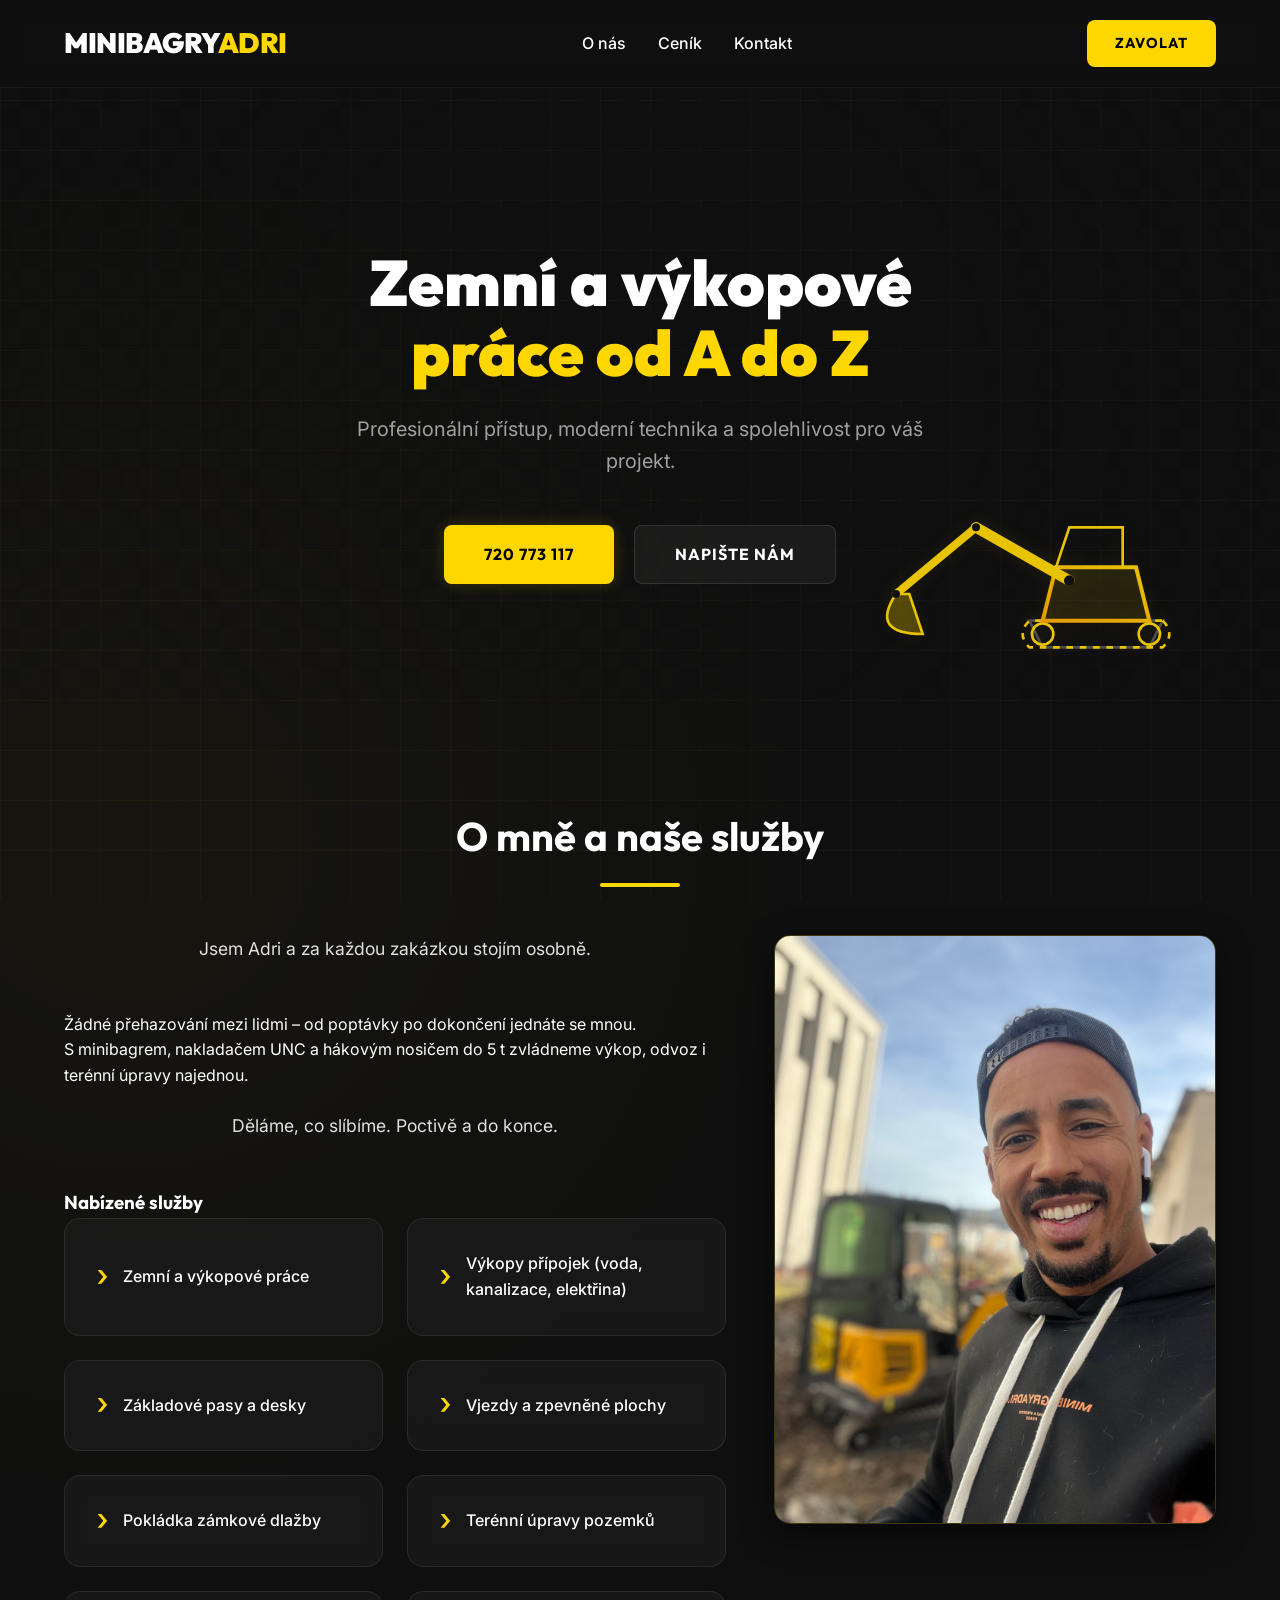
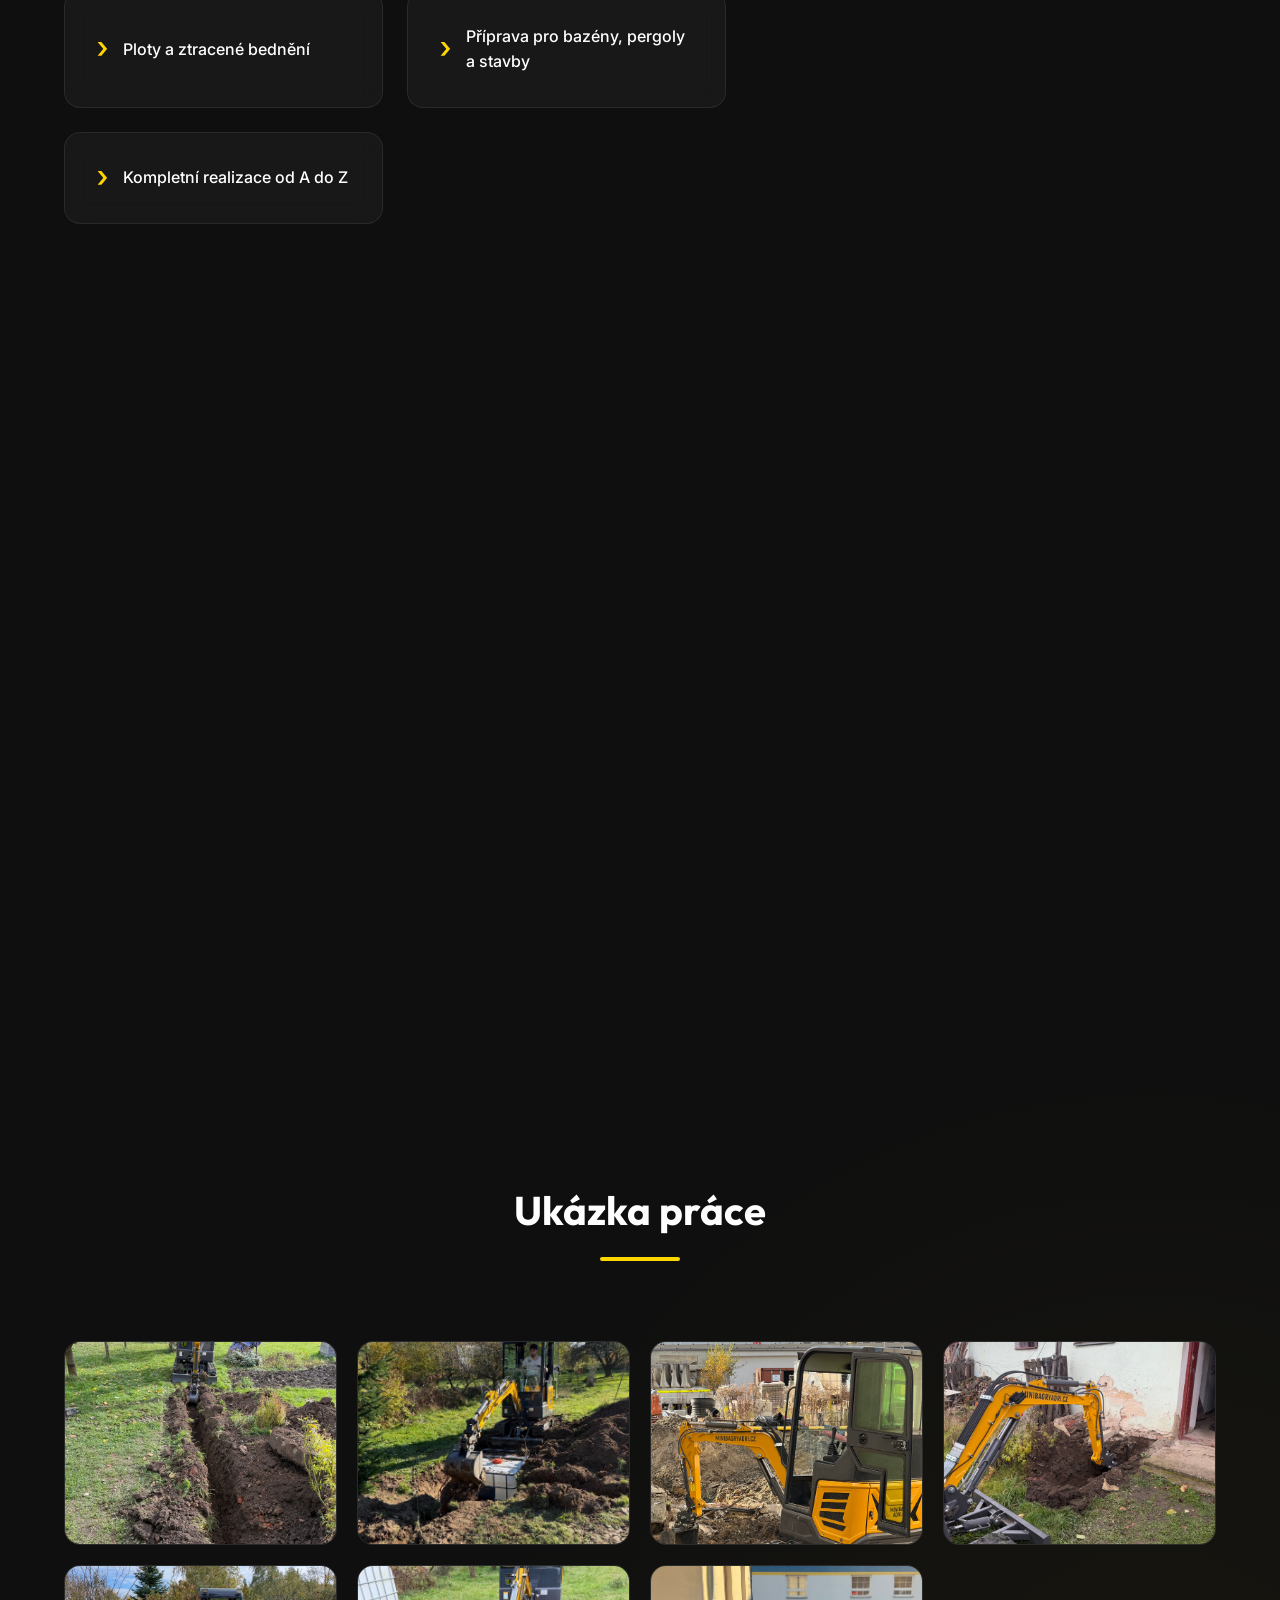
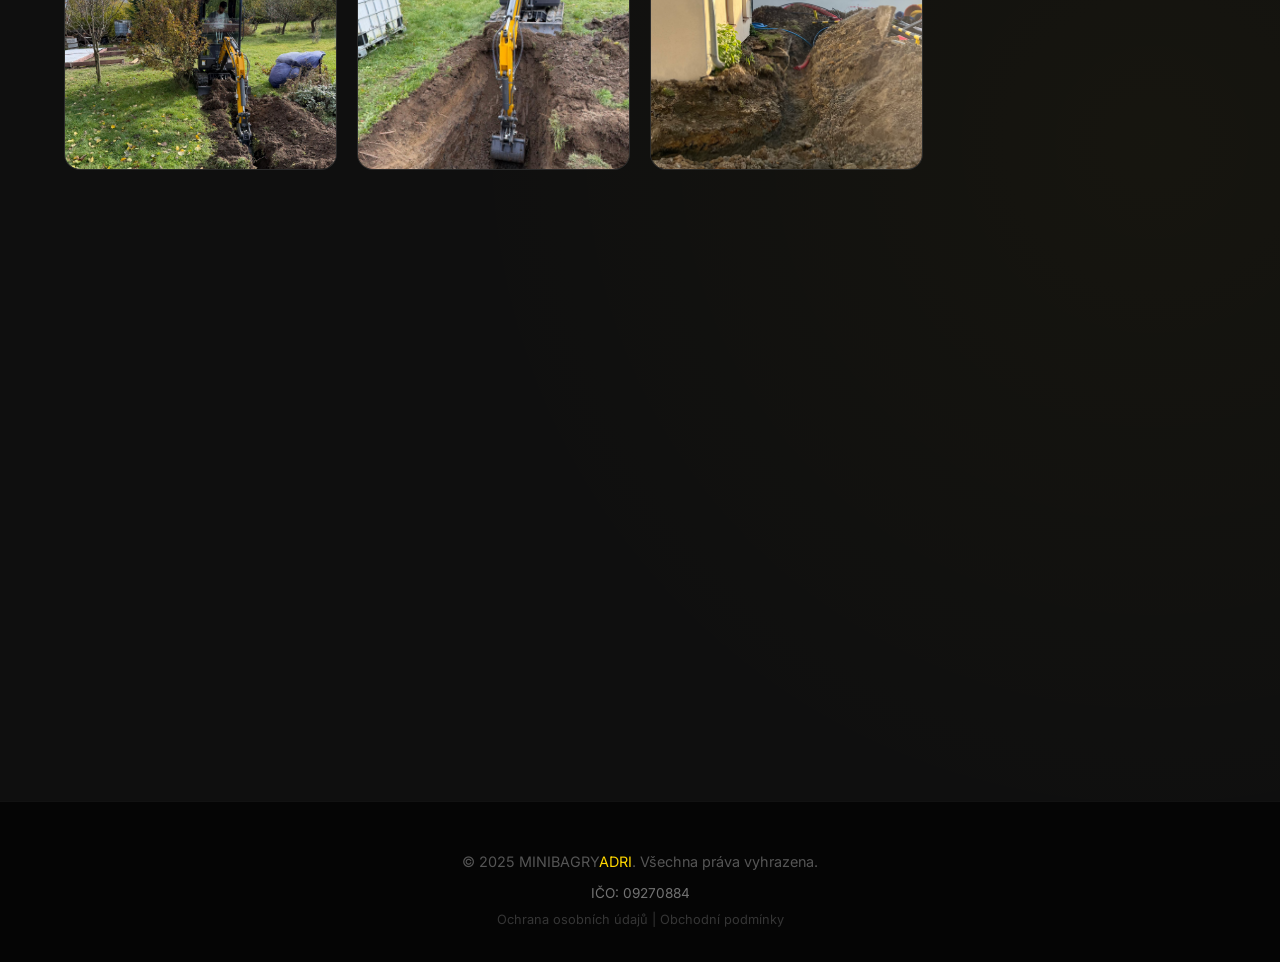
==== index.html @ df2df0e9 "Add files via upload" ====
<!DOCTYPE html>
<html lang="cs">

<head>
    <meta charset="UTF-8">
    <meta name="viewport" content="width=device-width, initial-scale=1.0">

    <!-- SEO Meta Tags -->
    <title>MINIBAGRYADRI - Zemní a výkopové práce | Klimkovice, Ostrava, Bílovec</title>
    <meta name="description"
        content="Profesionální zemní a výkopové práce minibagrem v Klimkovicích, Ostravě, Studénce, Fulneku a Bílovci. Spolehlivost, moderní technika a férové ceny. IČO: 09270884. Tel: 720 773 117">
    <meta name="keywords"
        content="minibagr, zemní práce, výkopové práce, bagr, Klimkovice, Ostrava, Studénka, Fulnek, Bílovec, terénní úpravy, výkopy, příjezdové cesty, ploty, ztracené bednění, vodoměrné šachty, septiky, jímky, odvoz zeminy, dovoz betonu, štěrk, písek">
    <meta name="author" content="MINIBAGRYADRI">
    <meta name="robots" content="index, follow, max-image-preview:large, max-snippet:-1, max-video-preview:-1">
    <meta name="googlebot" content="index, follow">
    <meta name="theme-color" content="#0f0f0f">
    <meta name="language" content="Czech">
    <meta name="revisit-after" content="7 days">

    <!-- Geo Tags -->
    <meta name="geo.region" content="CZ-80">
    <meta name="geo.placename" content="Klimkovice">
    <meta name="geo.position" content="49.7889;18.1297">
    <meta name="ICBM" content="49.7889, 18.1297">

    <!-- Canonical URL -->
    <link rel="canonical" href="https://minibagryadri.cz/">

    <!-- Open Graph / Facebook -->
    <meta property="og:type" content="website">
    <meta property="og:url" content="https://minibagryadri.cz/">
    <meta property="og:title" content="MINIBAGRYADRI - Zemní a výkopové práce">
    <meta property="og:description"
        content="Profesionální zemní a výkopové práce minibagrem v Klimkovicích, Ostravě a okolí. Spolehlivost, moderní technika a férové ceny. Volejte 720 773 117">
    <meta property="og:image" content="https://minibagryadri.cz/images/og-image.jpg">
    <meta property="og:image:width" content="1200">
    <meta property="og:image:height" content="630">
    <meta property="og:locale" content="cs_CZ">
    <meta property="og:site_name" content="MINIBAGRYADRI">

    <!-- Twitter Card -->
    <meta name="twitter:card" content="summary_large_image">
    <meta name="twitter:url" content="https://minibagryadri.cz/">
    <meta name="twitter:title" content="MINIBAGRYADRI - Zemní a výkopové práce">
    <meta name="twitter:description"
        content="Profesionální zemní a výkopové práce minibagrem v Klimkovicích, Ostravě a okolí. Volejte 720 773 117">
    <meta name="twitter:image" content="https://minibagryadri.cz/images/og-image.jpg">

    <!-- Favicon -->
    <link rel="icon" type="image/svg+xml" href="favicon.svg">
    <link rel="apple-touch-icon" sizes="180x180" href="favicon.svg">

    <!-- Structured Data - Local Business -->
    <script type="application/ld+json">
    {
        "@context": "https://schema.org",
        "@type": "LocalBusiness",
        "name": "MINIBAGRYADRI",
        "description": "Profesionální zemní a výkopové práce minibagrem. Spolehlivost, moderní technika a férové ceny.",
        "url": "https://minibagryadri.cz",
        "telephone": "+420720773117",
        "email": "",
        "image": "https://minibagryadri.cz/images/og-image.jpg",
        "logo": "https://minibagryadri.cz/favicon.svg",
        "priceRange": "$$",
        "address": {
            "@type": "PostalAddress",
            "addressLocality": "Klimkovice",
            "addressRegion": "Moravskoslezský kraj",
            "addressCountry": "CZ"
        },
        "geo": {
            "@type": "GeoCoordinates",
            "latitude": 49.7889,
            "longitude": 18.1297
        },
        "areaServed": [
            {
                "@type": "City",
                "name": "Klimkovice"
            },
            {
                "@type": "City",
                "name": "Studénka"
            },
            {
                "@type": "City",
                "name": "Fulnek"
            },
            {
                "@type": "City",
                "name": "Ostrava"
            },
            {
                "@type": "City",
                "name": "Bílovec"
            }
        ],
        "openingHoursSpecification": {
            "@type": "OpeningHoursSpecification",
            "dayOfWeek": ["Monday", "Tuesday", "Wednesday", "Thursday", "Friday", "Saturday"],
            "opens": "07:00",
            "closes": "18:00"
        },
        "sameAs": [
            "https://www.instagram.com/minibagryadri/",
            "https://www.facebook.com/profile.php?id=61563068255991"
        ],
        "taxID": "09270884",
        "currenciesAccepted": "CZK",
        "paymentAccepted": "Hotovost, Bankovní převod",
        "hasOfferCatalog": {
            "@type": "OfferCatalog",
            "name": "Služby MINIBAGRYADRI",
            "itemListElement": [
                {
                    "@type": "Offer",
                    "itemOffered": {
                        "@type": "Service",
                        "name": "Zemní a výkopové práce minibagrem"
                    }
                },
                {
                    "@type": "Offer",
                    "itemOffered": {
                        "@type": "Service",
                        "name": "Realizace vjezdů a příjezdových cest"
                    }
                },
                {
                    "@type": "Offer",
                    "itemOffered": {
                        "@type": "Service",
                        "name": "Stavba plotů ze ztraceného bednění"
                    }
                },
                {
                    "@type": "Offer",
                    "itemOffered": {
                        "@type": "Service",
                        "name": "Terénní úpravy pozemků a zahrad"
                    }
                },
                {
                    "@type": "Offer",
                    "itemOffered": {
                        "@type": "Service",
                        "name": "Výstavba vodoměrných šachet, septiků a jímek"
                    }
                }
            ]
        }
    }
    </script>

    <link rel="stylesheet" href="style.css">
    <link rel="preconnect" href="https://fonts.googleapis.com">
    <link rel="preconnect" href="https://fonts.gstatic.com" crossorigin>
    <link href="https://fonts.googleapis.com/css2?family=Inter:wght@300;400;600&family=Outfit:wght@700;900&display=swap"
        rel="stylesheet">
    <link rel="stylesheet" href="https://cdnjs.cloudflare.com/ajax/libs/font-awesome/6.4.0/css/all.min.css">
</head>

<body>

    <header class="header">
        <div class="container header-content">
            <div class="logo">MINIBAGRY<span class="text-primary">ADRI</span></div>
            <nav class="nav">
                <a href="#about" class="nav-link">O nás</a>
                <a href="#pricing" class="nav-link">Ceník</a>
                <a href="#contact" class="nav-link">Kontakt</a>
            </nav>
            <a href="tel:720773117" class="btn btn-primary glass-effect">Zavolat</a>
        </div>
    </header>

    <main>
        <section id="hero" class="hero">
            <div class="hero-bg"></div>

            <div class="container hero-content fade-in-up">
                <h1>Zemní a výkopové <br><span class="text-primary">práce od A do Z</span></h1>
                <p>Profesionální přístup, moderní technika a spolehlivost pro váš projekt.</p>
                <div class="hero-buttons">
                    <a href="tel:720773117" class="btn btn-primary btn-lg glow-effect">720 773 117</a>
                    <a href="#contact" class="btn btn-secondary btn-lg glass-effect">Napište nám</a>
                </div>
            </div>

            <!-- Full Excavator Animation -->
            <div class="excavator-wrapper fade-in-up delay-200">
                <div class="excavator-hero-container">
                    <svg class="excavator-full-svg" viewBox="0 0 300 200" xmlns="http://www.w3.org/2000/svg">
                        <defs>
                            <linearGradient id="gold-gradient" x1="0%" y1="0%" x2="100%" y2="100%">
                                <stop offset="0%" style="stop-color:#FFD700;stop-opacity:1" />
                                <stop offset="100%" style="stop-color:#FFAA00;stop-opacity:1" />
                            </linearGradient>
                        </defs>

                        <!-- Tracks -->
                        <g class="tracks-group">
                            <path d="M50,170 L130,170 L140,150 L40,150 Z" fill="none" stroke="#555" stroke-width="2" />
                            <circle cx="50" cy="160" r="8" fill="none" stroke="#FFD700" stroke-width="2"
                                class="track-wheel" />
                            <circle cx="130" cy="160" r="8" fill="none" stroke="#FFD700" stroke-width="2"
                                class="track-wheel" />
                            <path d="M40,150 Q30,160 40,170 L140,170 Q150,160 140,150 Z" fill="none" stroke="#FFD700"
                                stroke-width="2" stroke-dasharray="5,3" class="track-treads" />
                        </g>

                        <!-- Body rotates -->
                        <g class="excavator-chassis">
                            <!-- Cab/Body -->
                            <path d="M60,110 L120,110 L130,150 L50,150 Z" fill="rgba(255, 215, 0, 0.1)"
                                stroke="url(#gold-gradient)" stroke-width="3" />
                            <path d="M70,110 L70,80 L110,80 L120,110" fill="none" stroke="#FFD700" stroke-width="2" />
                            <!-- Cab Frame -->

                            <!-- Arm System -->
                            <g class="boom-group">
                                <path d="M110,120 L180,80" stroke="#FFD700" stroke-width="8" stroke-linecap="round" />
                                <circle cx="110" cy="120" r="4" fill="#111" />

                                <g class="stick-group">
                                    <path d="M180,80 L240,130" stroke="#FFD700" stroke-width="6"
                                        stroke-linecap="round" />
                                    <circle cx="180" cy="80" r="3" fill="#111" />

                                    <g class="bucket-group-full">
                                        <path d="M240,130 Q260,160 220,160 L230,130 Z" fill="rgba(255, 215, 0, 0.3)"
                                            stroke="#FFD700" stroke-width="2" />
                                        <circle cx="240" cy="130" r="3" fill="#111" />
                                    </g>
                                </g>
                            </g>
                        </g>
                    </svg>
                </div>
            </div>
        </section>

        <section id="about" class="section">
            <div class="container">
                <h2 class="section-title fade-in-up">O mně a naše služby</h2>
                <div class="about-grid fade-in-up delay-100">
                    <div class="about-text">
                        <p class="lead-text">
                            Jsem Adri a za každou zakázkou stojím osobně.
                        </p>
                        <p>
                            Žádné přehazování mezi lidmi – od poptávky po dokončení jednáte se mnou.
                        </p>
                        <p>
                            S minibagrem, nakladačem UNC a hákovým nosičem do 5 t zvládneme výkop, odvoz i terénní
                            úpravy najednou.
                        </p>
                        <p class="lead-text" style="margin-top: 1.5rem;">
                            Děláme, co slíbíme. Poctivě a do konce.
                        </p>

                        <h3>Nabízené služby</h3>
                        <ul class="services-list">
                            <li class="glass-card">Zemní a výkopové práce</li>
                            <li class="glass-card">Výkopy přípojek (voda, kanalizace, elektřina)</li>
                            <li class="glass-card">Základové pasy a desky</li>
                            <li class="glass-card">Vjezdy a zpevněné plochy</li>
                            <li class="glass-card">Pokládka zámkové dlažby</li>
                            <li class="glass-card">Terénní úpravy pozemků</li>
                            <li class="glass-card">Ploty a ztracené bednění</li>
                            <li class="glass-card">Příprava pro bazény, pergoly a stavby</li>
                            <li class="glass-card">Kompletní realizace od A do Z</li>
                        </ul>
                    </div>
                    <div class="about-image">
                        <img src="images/adri_portrait.jpg" alt="Adri - Minibagry Adri">
                    </div>
                </div>
            </div>
        </section>

        <section id="pricing" class="section bg-gradient">
            <div class="container">
                <h2 class="section-title fade-in-up">Ceník</h2>
                <div class="pricing-card glass-panel fade-in-up delay-100">
                    <p class="pricing-main-text">Cena je individuální <br><span class="text-primary">dle rozsahu
                            práce</span></p>
                    <p class="pricing-sub-text">Pro konkrétní cenovou nabídku nás neváhejte kontaktovat. Rádi s Vámi
                        probereme detaily Vašeho projektu.</p>
                    <a href="tel:720773117" class="btn btn-primary btn-lg glow-effect">Poptat cenu</a>
                </div>
            </div>
        </section>

        <section id="gallery" class="section">
            <div class="container">
                <h2 class="section-title fade-in-up">Ukázka práce</h2>
                <div class="gallery-grid fade-in-up delay-100">
                    <div class="gallery-item glass-card">
                        <img src="images/gallery_1.jpg" alt="Realizace zemních prací" loading="lazy">
                        <div class="gallery-caption">Realizace zemních prací</div>
                    </div>
                    <div class="gallery-item glass-card">
                        <img src="images/gallery_2.jpg" alt="Výkopové práce" loading="lazy">
                        <div class="gallery-caption">Výkopové práce</div>
                    </div>
                    <div class="gallery-item glass-card">
                        <img src="images/gallery_6.jpeg" alt="Terénní úpravy" loading="lazy">
                        <div class="gallery-caption">Terénní úpravy</div>
                    </div>
                    <div class="gallery-item glass-card">
                        <img src="images/gallery_4.jpg" alt="Realizace výkopu" loading="lazy">
                        <div class="gallery-caption">Realizace výkopu</div>
                    </div>
                    <div class="gallery-item glass-card">
                        <img src="images/gallery_5.jpg" alt="Minibagr v akci" loading="lazy">
                        <div class="gallery-caption">Minibagr v akci</div>
                    </div>
                    <div class="gallery-item glass-card">
                        <img src="images/gallery_3.jpg" alt="Detail práce" loading="lazy">
                        <div class="gallery-caption">Detail práce</div>
                    </div>
                    <div class="gallery-item glass-card">
                        <img src="images/gallery_7.jpeg" alt="Zemní práce" loading="lazy">
                        <div class="gallery-caption">Zemní práce</div>
                    </div>
                </div>
            </div>
        </section>

        <section id="contact" class="section">
            <div class="container">
                <h2 class="section-title fade-in-up">Kontakt</h2>
                <div class="contact-methods">
                    <div class="contact-item glass-card fade-in-up delay-100">
                        <h3>Telefon</h3>
                        <a href="tel:720773117" class="contact-link">720 773 117</a>
                    </div>
                    <div class="contact-item glass-card fade-in-up delay-200">
                        <h3>WhatsApp</h3>
                        <a href="https://wa.me/420720773117" target="_blank" class="contact-link">Napsat na WhatsApp</a>
                    </div>
                    <div class="contact-item glass-card fade-in-up delay-300">
                        <h3>Lokalita</h3>
                        <p>Klimkovice, Studénka, Fulnek, Ostrava, Bílovec</p>
                    </div>
                    <div class="contact-item glass-card fade-in-up delay-400">
                        <h3>Sledujte nás</h3>
                        <div class="social-links">
                            <a href="https://www.instagram.com/minibagryadri/" target="_blank"
                                class="social-link instagram" aria-label="Instagram">
                                <i class="fa-brands fa-instagram"></i>
                            </a>
                            <a href="https://www.facebook.com/profile.php?id=61563068255991" target="_blank"
                                class="social-link facebook" aria-label="Facebook">
                                <i class="fa-brands fa-facebook"></i>
                            </a>
                        </div>
                    </div>
                </div>
            </div>
        </section>

    </main>

    <footer class="footer">
        <div class="container">
            <p>&copy; 2025 MINIBAGRY<span class="text-primary">ADRI</span>. Všechna práva vyhrazena.</p>
            <p class="footer-ico">IČO: 09270884</p>
            <p class="footer-legal">
                <a href="gdpr.html">Ochrana osobních údajů</a> |
                <a href="obchodni-podminky.html">Obchodní podmínky</a>
            </p>
        </div>
    </footer>

    <script src="script.js"></script>
</body>

</html>
---- style.css ----
:root {
    --color-primary: #FFD700;
    /* Electric Yellow */
    --color-primary-hover: #ffcc00;
    --color-primary-soft: rgba(255, 215, 0, 0.15);

    --color-bg-dark: #0f0f0f;
    --color-bg-card: rgba(30, 30, 30, 0.6);
    --color-bg-card-hover: rgba(40, 40, 40, 0.8);

    --color-text-light: #ffffff;
    --color-text-muted: #a0a0a0;

    --font-heading: 'Outfit', sans-serif;
    --font-body: 'Inter', sans-serif;

    --spacing-container: 24px;
    --border-radius-lg: 16px;
    --border-radius-sm: 8px;

    --shadow-glow: 0 0 20px rgba(255, 215, 0, 0.3);
    --backdrop-blur: blur(12px);
}

/* Premium Polish: Selection & Scrollbar */
::selection {
    background: var(--color-primary);
    color: #000;
}

::-webkit-scrollbar {
    width: 10px;
}

::-webkit-scrollbar-track {
    background: #0f0f0f;
}

::-webkit-scrollbar-thumb {
    background: #333;
    border-radius: 5px;
    border: 2px solid #0f0f0f;
}

::-webkit-scrollbar-thumb:hover {
    background: var(--color-primary);
}

* {
    box-sizing: border-box;
    margin: 0;
    padding: 0;
}

html {
    scroll-behavior: smooth;
}

body {
    font-family: var(--font-body);
    background-color: var(--color-bg-dark);
    color: var(--color-text-light);
    line-height: 1.6;
    overflow-x: hidden;
    background-image:
        radial-gradient(circle at 10% 20%, rgba(255, 215, 0, 0.03) 0%, transparent 20%),
        radial-gradient(circle at 90% 80%, rgba(255, 215, 0, 0.03) 0%, transparent 20%);
}

h1,
h2,
h3,
.logo {
    font-family: var(--font-heading);
}

a {
    text-decoration: none;
    color: inherit;
    transition: all 0.3s ease;
}

.container {
    max-width: 1200px;
    margin: 0 auto;
    padding: 0 var(--spacing-container);
}

.text-primary {
    color: var(--color-primary);
}

/* Header */
.header {
    background-color: rgba(15, 15, 15, 0.8);
    backdrop-filter: var(--backdrop-blur);
    padding: 1.25rem 0;
    position: sticky;
    top: 0;
    z-index: 1000;
    border-bottom: 1px solid rgba(255, 255, 255, 0.05);
    transition: padding 0.3s;
}

.header.scrolled {
    padding: 0.75rem 0;
    box-shadow: 0 5px 20px rgba(0, 0, 0, 0.5);
}

.header-content {
    display: flex;
    justify-content: space-between;
    align-items: center;
}

.logo {
    font-size: 1.75rem;
    font-weight: 900;
    color: #fff;
    letter-spacing: -0.5px;
}

.nav {
    display: none;
}

@media (min-width: 768px) {
    .nav {
        display: flex;
        gap: 2rem;
    }

    .nav-link {
        font-weight: 500;
        font-size: 1rem;
        position: relative;
    }

    .nav-link::after {
        content: '';
        position: absolute;
        width: 0;
        height: 2px;
        bottom: -5px;
        left: 0;
        background-color: var(--color-primary);
        transition: width 0.3s;
    }

    .nav-link:hover::after {
        width: 100%;
    }
}

/* Buttons */
.btn {
    display: inline-flex;
    align-items: center;
    justify-content: center;
    padding: 0.75rem 1.75rem;
    border-radius: var(--border-radius-sm);
    font-weight: 700;
    font-family: var(--font-heading);
    cursor: pointer;
    border: none;
    transition: all 0.3s cubic-bezier(0.4, 0, 0.2, 1);
    text-transform: uppercase;
    letter-spacing: 1px;
    font-size: 0.9rem;
}

.btn-lg {
    padding: 1rem 2.5rem;
    font-size: 1rem;
}

.btn-primary {
    background-color: var(--color-primary);
    color: #000;
}

.btn-primary:hover {
    background-color: var(--color-primary-hover);
    transform: translateY(-2px);
    box-shadow: 0 5px 15px rgba(255, 215, 0, 0.4);
}

.btn-secondary {
    background: rgba(255, 255, 255, 0.05);
    border: 1px solid rgba(255, 255, 255, 0.1);
    color: #fff;
    backdrop-filter: blur(5px);
}

.btn-secondary:hover {
    background: rgba(255, 255, 255, 0.1);
    border-color: var(--color-primary);
    color: var(--color-primary);
}

.glow-effect {
    box-shadow: 0 0 15px rgba(255, 215, 0, 0.2);
}

/* Hero Section */
.hero {
    position: relative;
    padding: 160px 0 120px;
    overflow: hidden;
    text-align: center;
}

.hero-bg {
    position: absolute;
    top: 0;
    left: 0;
    width: 100%;
    height: 100%;
    z-index: -1;
    opacity: 0.4;
    background-image:
        linear-gradient(45deg, #111 25%, transparent 25%, transparent 75%, #111 75%, #111),
        linear-gradient(45deg, #111 25%, transparent 25%, transparent 75%, #111 75%, #111);
    background-size: 40px 40px;
    background-position: 0 0, 20px 20px;
    mask-image: radial-gradient(circle at center, black 40%, transparent 100%);
    -webkit-mask-image: radial-gradient(circle at center, black 40%, transparent 100%);
}

.hero h1 {
    font-size: 4rem;
    line-height: 1.1;
    margin-bottom: 1.5rem;
    font-weight: 900;
}

.hero p {
    font-size: 1.25rem;
    color: var(--color-text-muted);
    margin-bottom: 3rem;
    max-width: 600px;
    margin-left: auto;
    margin-right: auto;
}

.hero-buttons {
    display: flex;
    gap: 20px;
    justify-content: center;
    flex-wrap: wrap;
}

/* Utility: Fade In Animation Classes */
.fade-in-up {
    opacity: 0;
    transform: translateY(30px);
    transition: opacity 0.8s ease-out, transform 0.8s ease-out;
}

.fade-in-up.visible {
    opacity: 1;
    transform: translateY(0);
}

.delay-100 {
    transition-delay: 0.1s;
}

.delay-200 {
    transition-delay: 0.2s;
}

.delay-300 {
    transition-delay: 0.3s;
}

/* Sections */
.section {
    padding: 100px 0;
}

.section-title {
    font-size: 2.5rem;
    text-align: center;
    margin-bottom: 3rem;
    position: relative;
    display: inline-block;
    width: 100%;
}

.section-title::after {
    content: '';
    display: block;
    width: 80px;
    height: 4px;
    background-color: var(--color-primary);
    margin: 15px auto 0;
    border-radius: 2px;
}

/* Glass Cards */
.glass-card {
    background: var(--color-bg-card);
    backdrop-filter: var(--backdrop-blur);
    border: 1px solid rgba(255, 255, 255, 0.08);
    border-radius: var(--border-radius-lg);
    padding: 2rem;
    transition: transform 0.3s, background-color 0.3s, border-color 0.3s;
}

.glass-card:hover {
    transform: translateY(-5px);
    background-color: var(--color-bg-card-hover);
    border-color: var(--color-primary-soft);
}

/* Services */
.about-grid {
    display: grid;
    grid-template-columns: 1fr;
    gap: 3rem;
    align-items: start;
    margin-bottom: 2rem;
}

@media (min-width: 900px) {
    .about-grid {
        grid-template-columns: 3fr 2fr;
    }
}

.about-image {
    position: relative;
    border-radius: var(--border-radius-lg);
    overflow: hidden;
    box-shadow: 0 10px 30px rgba(0, 0, 0, 0.5);
    border: 1px solid rgba(255, 215, 0, 0.2);
}

.about-image img {
    width: 100%;
    height: auto;
    display: block;
    transition: transform 0.5s;
}

.about-image:hover img {
    transform: scale(1.03);
}

.about-text {
    /* removed max-width limitation for grid layout */
    margin: 0;
}

.lead-text {
    font-size: 1.1rem;
    text-align: center;
    margin-bottom: 3rem;
    color: #e0e0e0;
}

.services-list {
    display: grid;
    gap: 1.5rem;
    grid-template-columns: repeat(auto-fit, minmax(280px, 1fr));
}

.services-list li {
    display: flex;
    align-items: center;
    font-weight: 500;
}

.services-list li::before {
    content: '›';
    color: var(--color-primary);
    font-size: 2rem;
    margin-right: 15px;
    line-height: 0;
    position: relative;
    top: -2px;
}

/* Pricing */
.glass-panel {
    background: linear-gradient(135deg, rgba(255, 255, 255, 0.05), rgba(255, 255, 255, 0.02));
    border: 1px solid rgba(255, 255, 255, 0.1);
    border-radius: 24px;
    padding: 4rem 2rem;
    text-align: center;
    max-width: 700px;
    margin: 0 auto;
    position: relative;
    overflow: hidden;
}

.glass-panel::before {
    content: '';
    position: absolute;
    top: -50px;
    left: -50px;
    width: 100px;
    height: 100px;
    background: var(--color-primary);
    filter: blur(80px);
    opacity: 0.2;
}

.pricing-main-text {
    font-size: 2rem;
    font-weight: 700;
    font-family: var(--font-heading);
    margin-bottom: 1.5rem;
    line-height: 1.3;
}

.pricing-sub-text {
    font-size: 1.1rem;
    color: var(--color-text-muted);
    margin-bottom: 2.5rem;
}

/* Contact */
.contact-methods {
    display: grid;
    grid-template-columns: repeat(auto-fit, minmax(250px, 1fr));
    gap: 2rem;
}

.contact-item {
    text-align: center;
    padding: 3rem 1.5rem;
}

.contact-item h3 {
    color: var(--color-primary);
    margin-bottom: 1rem;
    font-size: 1.5rem;
    text-transform: uppercase;
    font-size: 1rem;
    letter-spacing: 2px;
}

.contact-link {
    font-size: 1.25rem;
    font-weight: 700;
    color: #fff;
}

.contact-link:hover {
    color: var(--color-primary);
}

/* Footer */
.footer {
    border-top: 1px solid rgba(255, 255, 255, 0.05);
    background-color: #050505;
    padding: 3rem 0;
    text-align: center;
    color: #555;
    font-size: 0.9rem;
}

/* Mobile */
@media (max-width: 768px) {
    .header-content {
        gap: 0.5rem;
    }

    .logo {
        font-size: 1.2rem;
        flex-shrink: 0;
    }

    .header .btn {
        padding: 0.5rem 1rem;
        font-size: 0.75rem;
        flex-shrink: 0;
        white-space: nowrap;
    }

    .hero h1 {
        font-size: 2.5rem;
    }

    .hero-buttons .btn {
        width: 100%;
    }

    .section-title {
        font-size: 2rem;
    }
}

/* Extra small screens */
@media (max-width: 380px) {
    .header-content {
        gap: 0.25rem;
    }

    .logo {
        font-size: 1rem;
    }

    .header .btn {
        padding: 0.4rem 0.75rem;
        font-size: 0.7rem;
    }
}

/* Gallery - Premium Grid */
.gallery-grid {
    display: grid;
    grid-template-columns: repeat(auto-fit, minmax(250px, 1fr));
    gap: 20px;
    margin-top: 2rem;
}

.gallery-item {
    aspect-ratio: 4/3;
    display: flex;
    align-items: center;
    justify-content: center;
    overflow: hidden;
    position: relative;
    padding: 0;
    /* Remove padding for images */
}

.gallery-placeholder {
    display: none;
    /* Hide placeholder if still there */
}

.gallery-item img {
    width: 100%;
    height: 100%;
    object-fit: cover;
    transition: transform 0.5s ease;
}

.gallery-item:hover img {
    transform: scale(1.1);
}

.gallery-caption {
    position: absolute;
    bottom: 0;
    left: 0;
    width: 100%;
    padding: 1rem;
    background: rgba(15, 15, 15, 0.85);
    backdrop-filter: blur(4px);
    color: var(--color-primary);
    text-align: center;
    font-weight: 600;
    transform: translateY(100%);
    transition: transform 0.3s ease;
    border-top: 1px solid rgba(255, 215, 0, 0.2);
}

.gallery-item:hover .gallery-caption {
    transform: translateY(0);
}

/* Full Excavator Hero Animation */
/* Full Excavator Hero Animation */
.excavator-wrapper {
    position: absolute;
    bottom: 0;
    right: 5%;
    width: 400px;
    height: 300px;
    z-index: 0;
    pointer-events: none;
    /* Let click pass through to container */
}

.excavator-hero-container {
    width: 100%;
    height: 100%;
    opacity: 0.9;
    pointer-events: auto;
    /* Enable clicks */
    cursor: pointer;
    transform: scaleX(-1);
    /* Face left towards text */
    transition: transform 0.3s;
}

.excavator-hero-container:active {
    transform: scaleX(-1) scale(0.98);
    /* Press effect */
}

/* Responsive adjustment */
@media (max-width: 900px) {
    .hero {
        padding-bottom: 2rem;
    }

    .excavator-wrapper {
        position: relative;
        /* Normal flow on mobile */
        right: auto;
        bottom: auto;
        width: 100%;
        max-width: 320px;
        height: auto;
        margin: 2rem auto 0;
        /* Space below buttons */
    }

    .excavator-hero-container {
        opacity: 0.9;
        /* Ensure scaleX(-1) persists */
        transform: scaleX(-1);
    }
}

.excavator-full-svg {
    width: 100%;
    height: 100%;
    filter: drop-shadow(0 0 10px rgba(255, 215, 0, 0.1));
}

/* Animations - Default IDLE state */
.track-treads {
    stroke-dasharray: 5, 5;
    /* Idle: subtle movement to show engine is running/vibration */
    animation: track-roll 2s linear infinite;
}

.excavator-chassis {
    transform-origin: 90px 150px;
    /* Idle: subtle engine rumble vibration (Translation only, NO rotation) */
    animation: body-vibrate 0.5s ease-in-out infinite alternate;
    transform: rotate(0deg);
    /* Safety enforcement */
}

.boom-group {
    transform-origin: 110px 120px;
    /* Idle: ready position */
    transform: rotate(0deg);
    transition: transform 0.5s;
}

.stick-group {
    transform-origin: 180px 80px;
    transform: rotate(0deg);
    transition: transform 0.5s;
}

.bucket-group-full {
    transform-origin: 240px 130px;
    transform: rotate(0deg);
    transition: transform 0.5s;
}

/* DIGGING Action Classes (Applied via JS) */
.excavator-hero-container.digging .excavator-chassis {
    /* Chassis stays rock solid during digging */
    animation: none;
    transform: rotate(0deg);
}

.excavator-hero-container.digging .boom-group {
    animation: boom-dig 2s ease-in-out;
}

.excavator-hero-container.digging .stick-group {
    animation: stick-dig 2s ease-in-out;
}

.excavator-hero-container.digging .bucket-group-full {
    animation: bucket-dig 2s ease-in-out;
}

/* Keyframes */
@keyframes track-roll {
    from {
        stroke-dashoffset: 0;
    }

    to {
        stroke-dashoffset: 20;
    }
}

@keyframes boom-lift {
    0% {
        transform: rotate(0deg);
    }

    50% {
        transform: rotate(-15deg);
    }

    100% {
        transform: rotate(-5deg);
    }
}

@keyframes stick-move {
    0% {
        transform: rotate(0deg);
    }

    50% {
        transform: rotate(25deg);
    }

    100% {
        transform: rotate(10deg);
    }
}

@keyframes bucket-curl {
    0% {
        transform: rotate(0deg);
    }

    50% {
        transform: rotate(-40deg);
    }

    100% {
        transform: rotate(-10deg);
    }
}



@keyframes body-vibrate {
    0% {
        transform: translateY(0) rotate(0deg);
    }

    100% {
        transform: translateY(1.5px) rotate(0deg);
    }
}

@keyframes boom-dig {

    0%,
    100% {
        transform: rotate(0deg);
    }

    30% {
        transform: rotate(-25deg);
    }

    /* Reach up/out */
    50% {
        transform: rotate(10deg);
    }

    /* Dig down */
    70% {
        transform: rotate(-15deg);
    }

    /* Liability lift */
}

@keyframes stick-dig {

    0%,
    100% {
        transform: rotate(0deg);
    }

    30% {
        transform: rotate(30deg);
    }

    /* Reach out */
    50% {
        transform: rotate(-20deg);
    }

    /* Scoop in */
    70% {
        transform: rotate(0deg);
    }
}

@keyframes bucket-dig {

    0%,
    100% {
        transform: rotate(0deg);
    }

    30% {
        transform: rotate(-20deg);
    }

    /* Open bucket */
    50% {
        transform: rotate(45deg);
    }

    /* Curl in */
    70% {
        transform: rotate(-10deg);
    }

    /* Dump/Reset */
}

/* Super Polish - Particles / Background Detail */
body::after {
    content: '';
    position: fixed;
    top: 0;
    left: 0;
    width: 100%;
    height: 100%;
    background-image:
        linear-gradient(rgba(255, 215, 0, 0.03) 1px, transparent 1px),
        linear-gradient(90deg, rgba(255, 215, 0, 0.03) 1px, transparent 1px);
    background-size: 50px 50px;
    z-index: -2;
    pointer-events: none;
}

.footer-ico {
    margin-top: 10px;
    font-size: 0.85rem;
    color: var(--color-text-muted);
    opacity: 0.7;
}

.footer-legal {
    margin-top: 5px;
    font-size: 0.8rem;
    opacity: 0.6;
}

.footer-legal a:hover {
    color: var(--color-primary);
    text-decoration: underline;
    opacity: 1;
}

/* Social Links */
.social-links {
    display: flex;
    justify-content: center;
    gap: 1.5rem;
    margin-top: 0.5rem;
}

.social-link {
    display: flex;
    align-items: center;
    justify-content: center;
    width: 60px;
    height: 60px;
    background: rgba(255, 255, 255, 0.05);
    border: 1px solid rgba(255, 255, 255, 0.1);
    border-radius: 50%;
    font-size: 1.8rem;
    color: #fff;
    transition: all 0.3s cubic-bezier(0.4, 0, 0.2, 1);
}

.social-link:hover {
    transform: translateY(-5px) scale(1.1);
    border-color: rgba(255, 255, 255, 0.5);
    box-shadow: 0 10px 20px rgba(0, 0, 0, 0.3);
}

.social-link.instagram:hover {
    background: linear-gradient(45deg, #f09433 0%, #e6683c 25%, #dc2743 50%, #cc2366 75%, #bc1888 100%);
    box-shadow: 0 10px 20px rgba(220, 39, 67, 0.4);
}

.social-link.facebook:hover {
    background: #1877F2;
    box-shadow: 0 10px 20px rgba(24, 119, 242, 0.4);
}
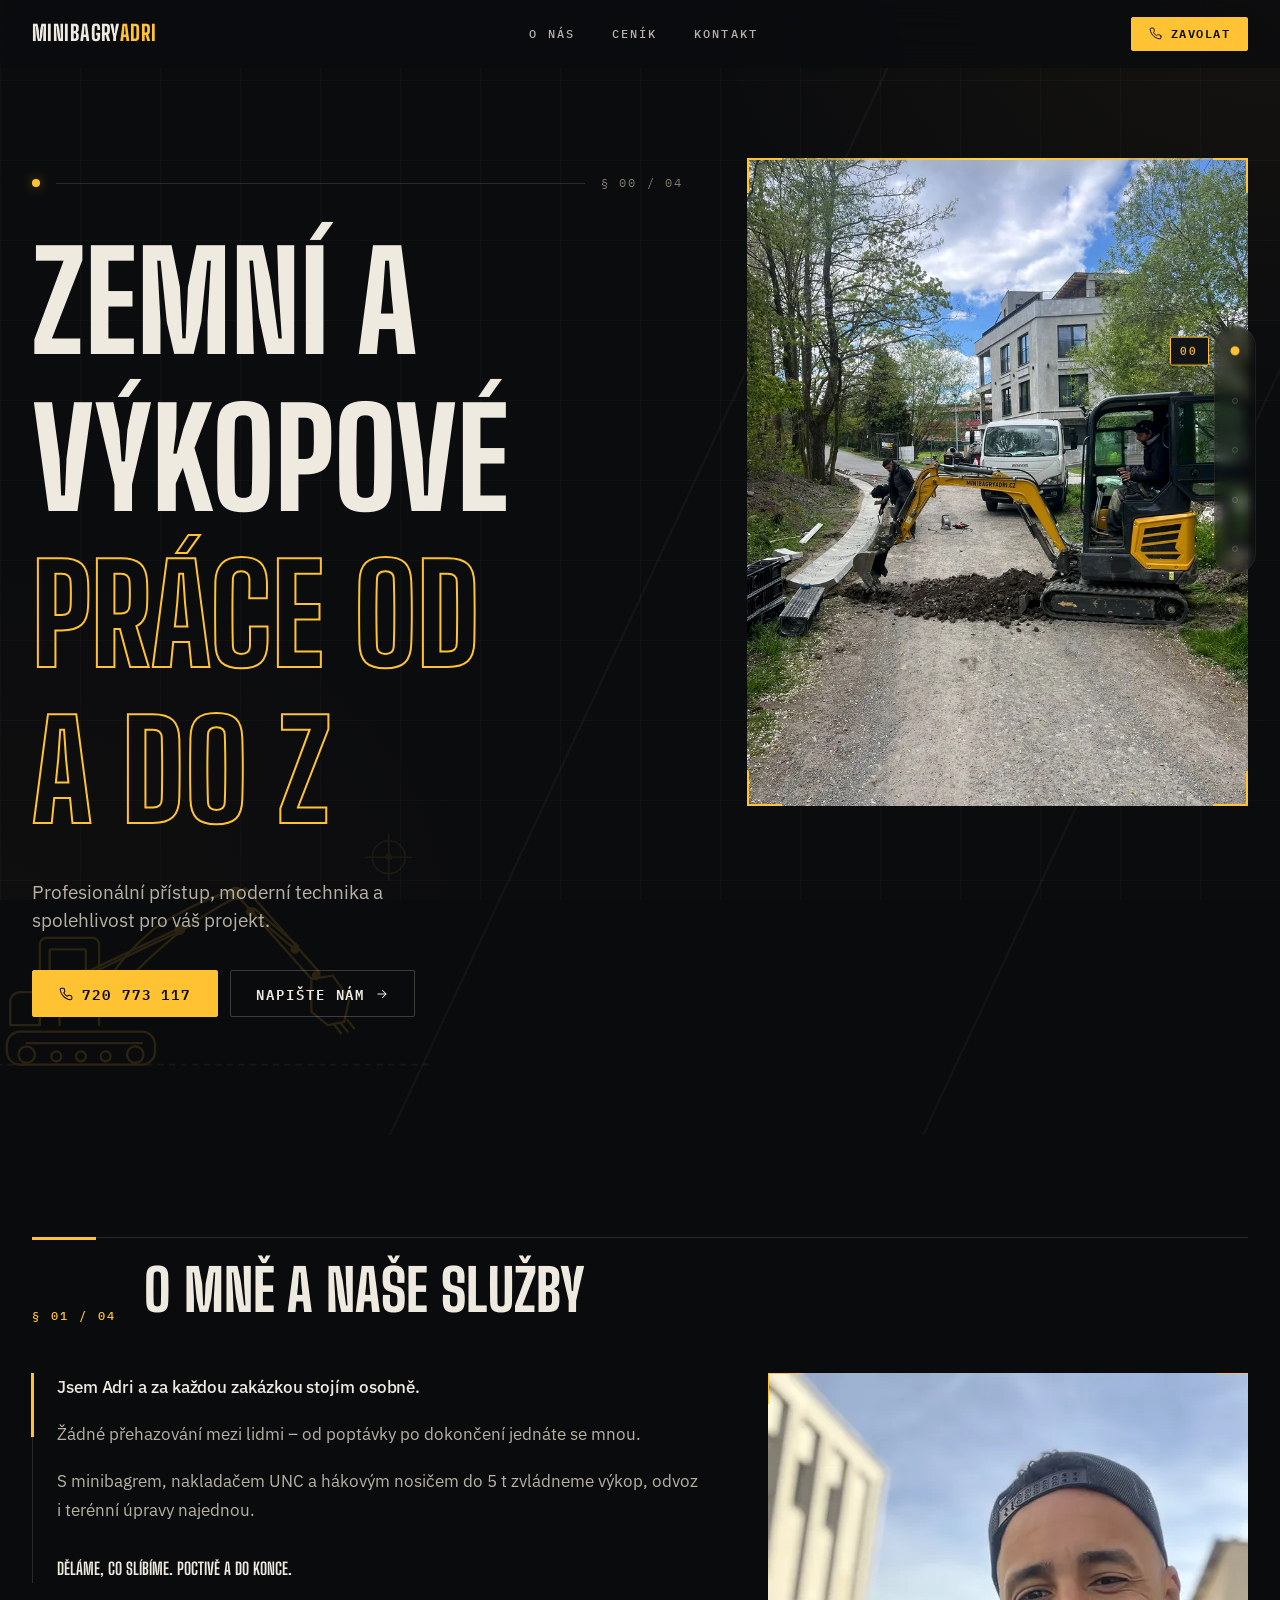
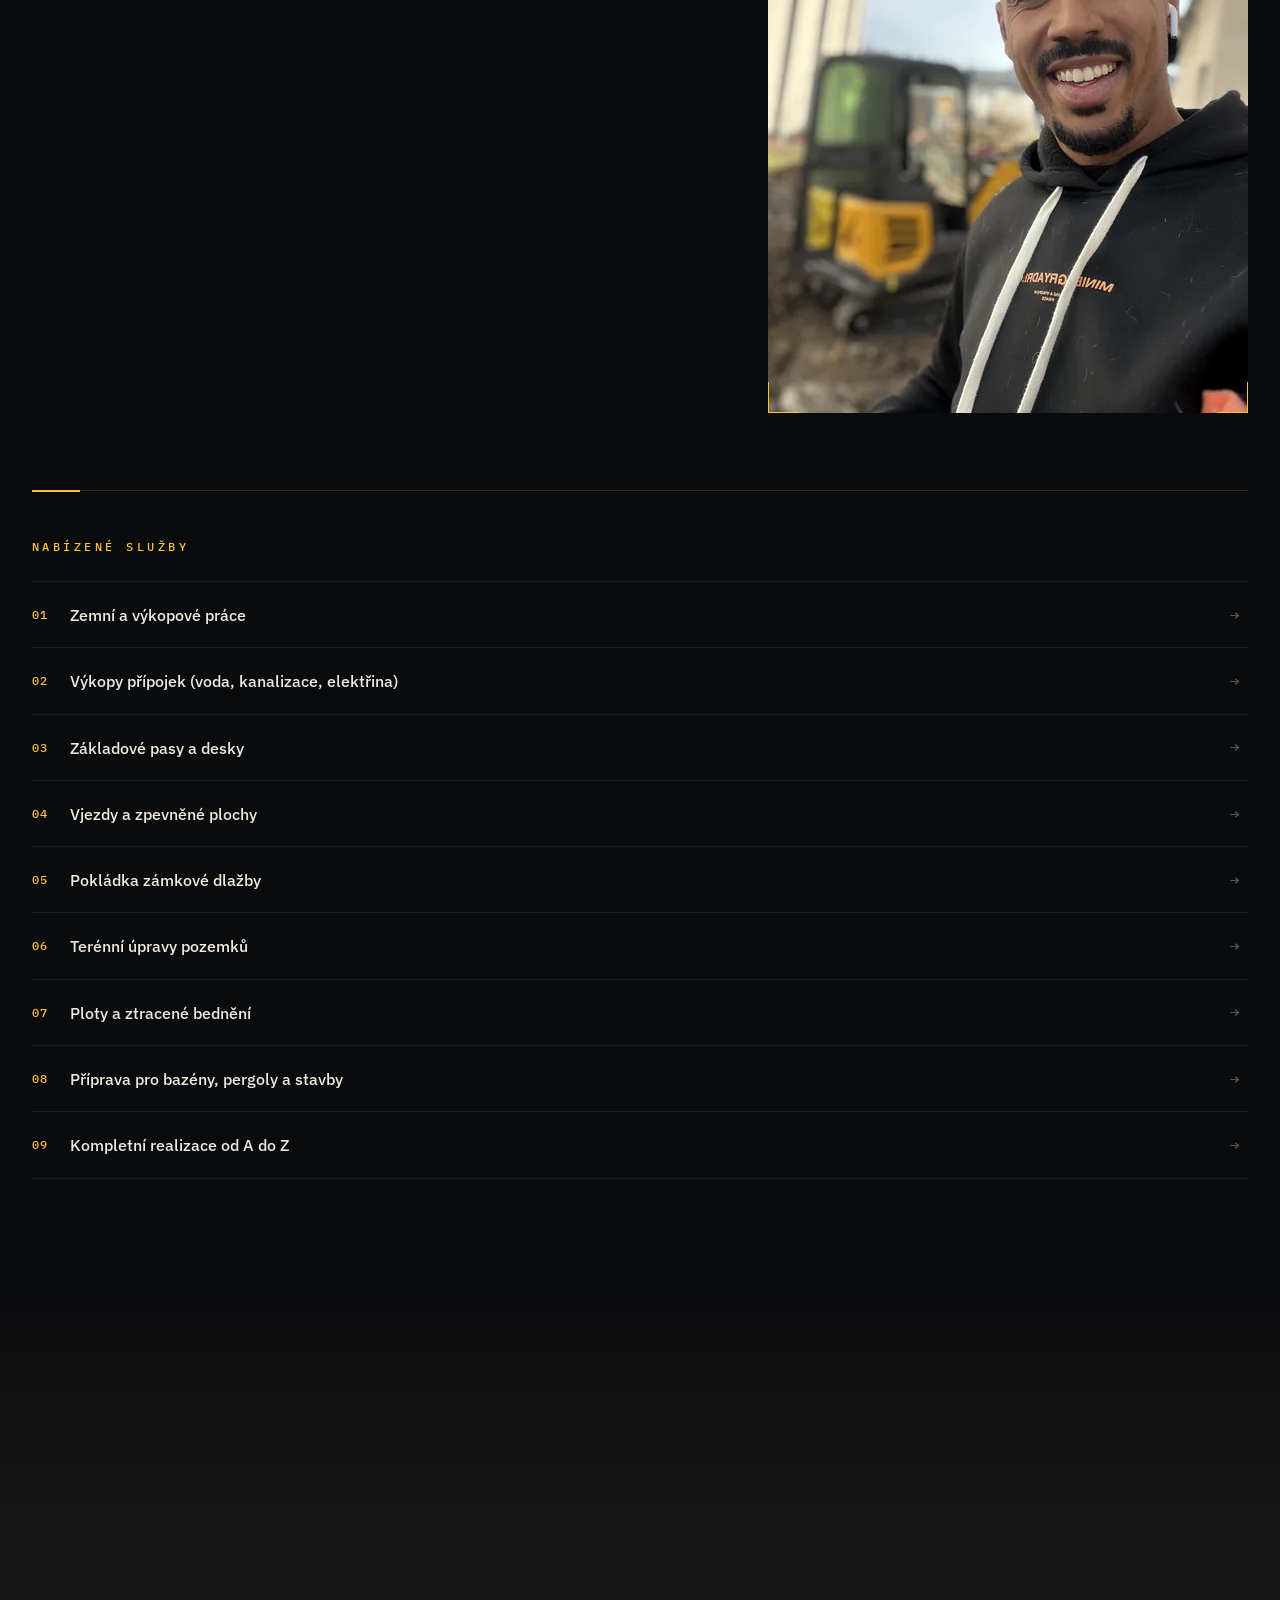
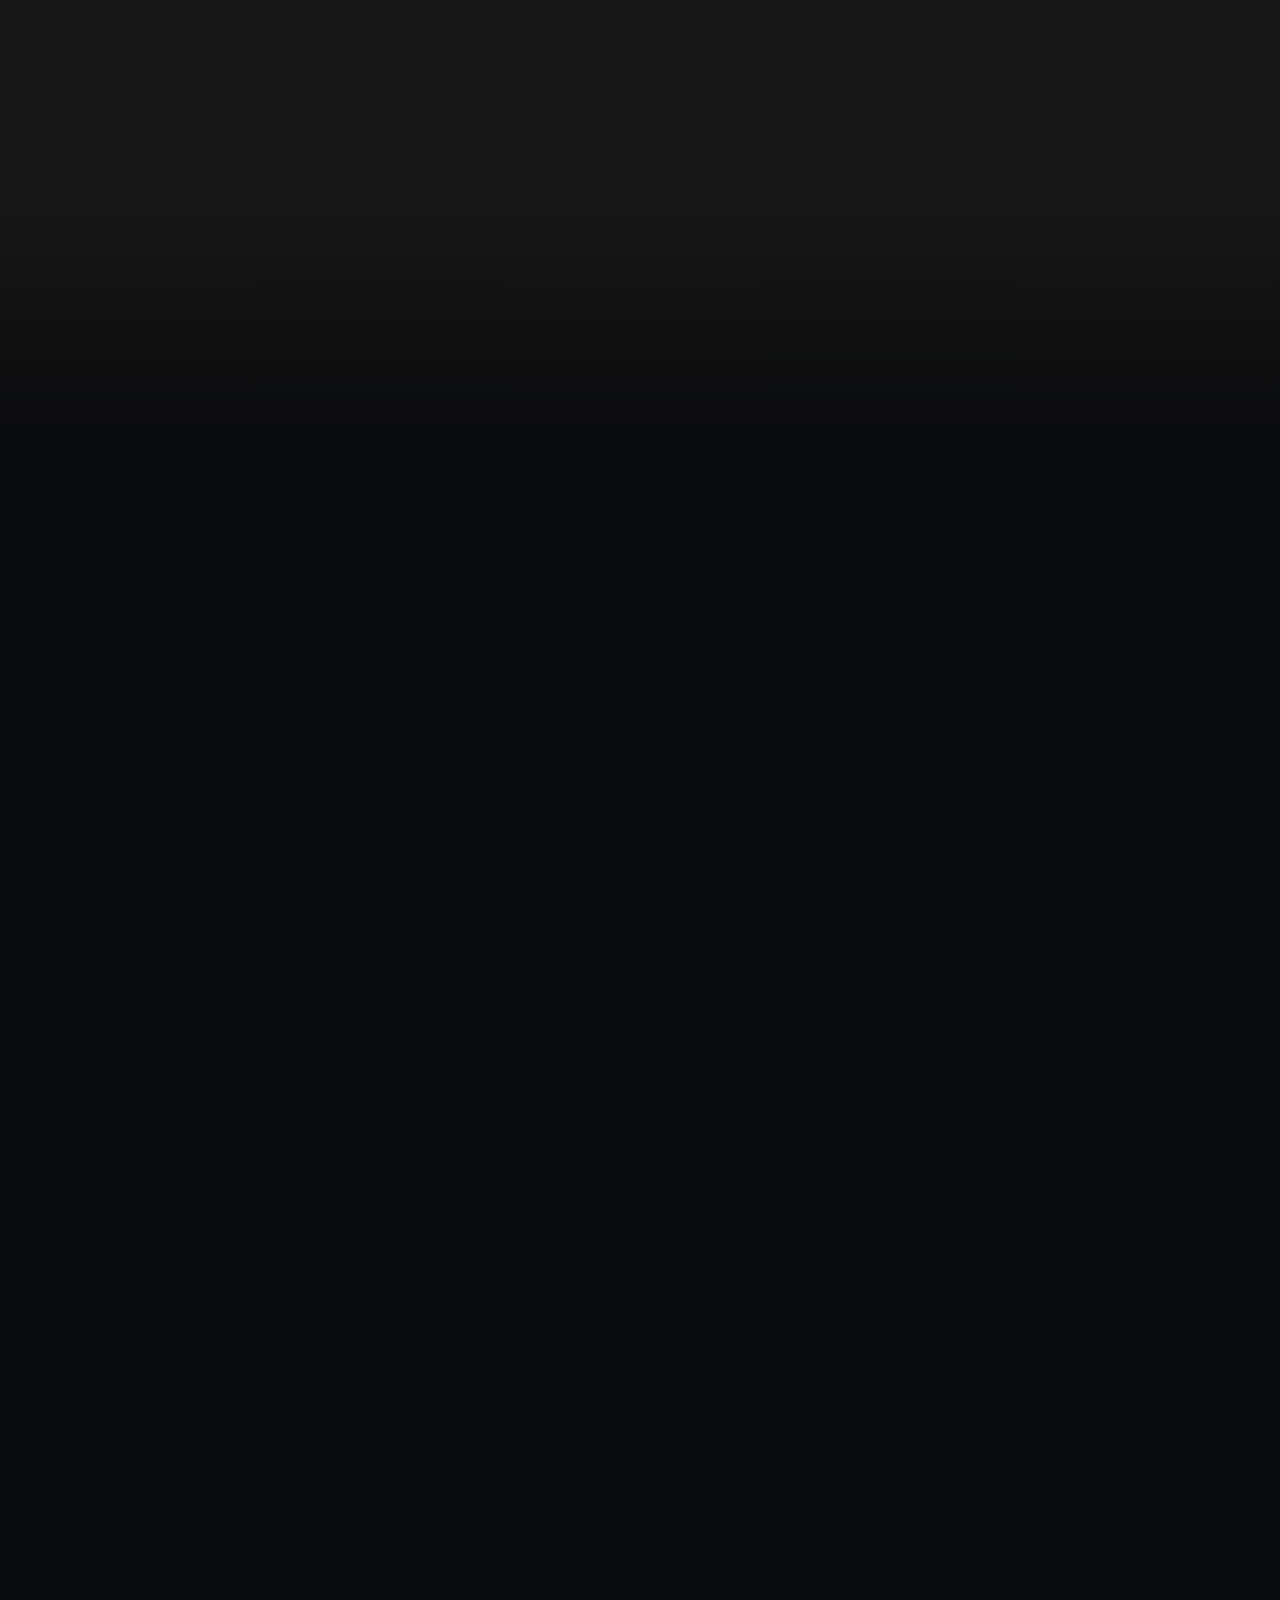
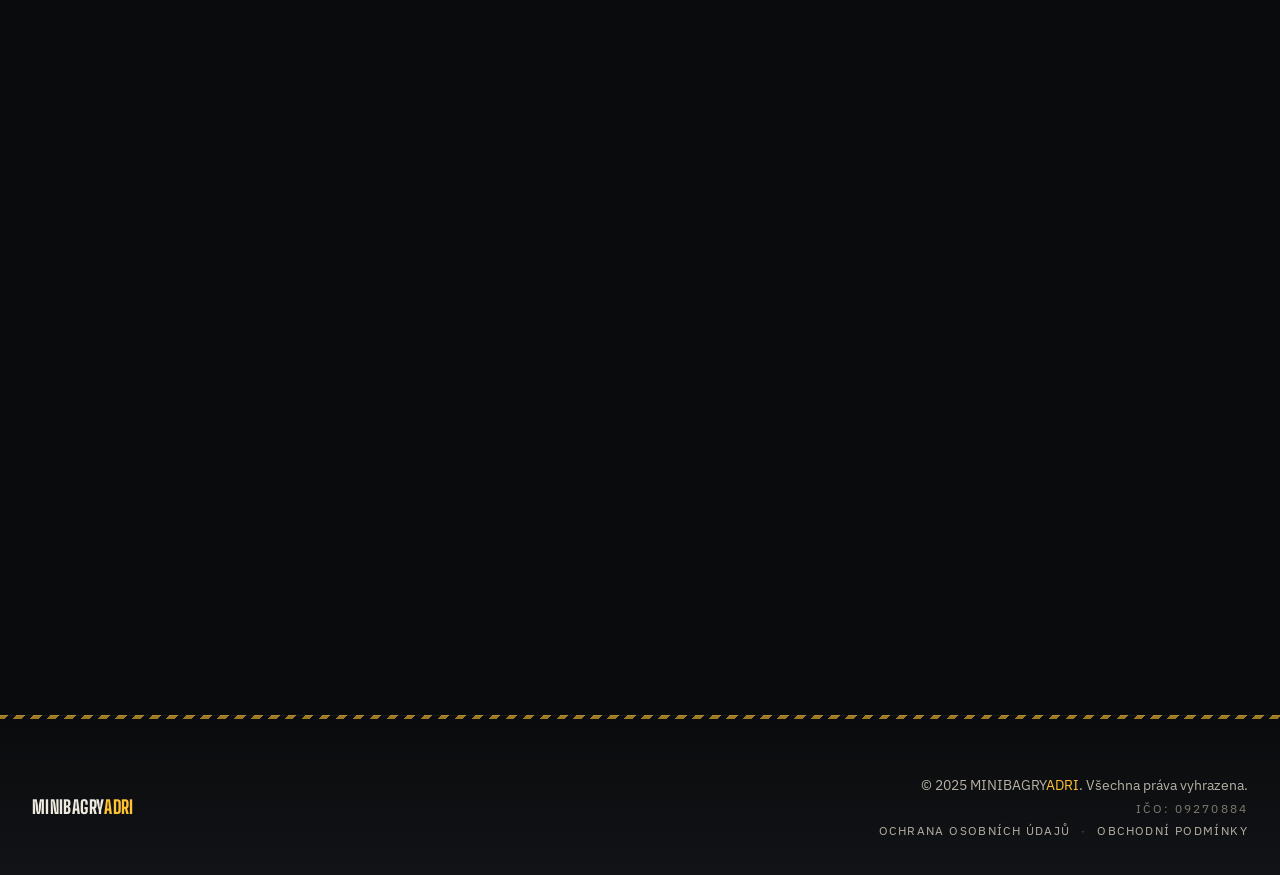
==== commit 296ec061: "Add files via upload" ====
--- a/index.html
+++ b/index.html
@@ -14,7 +14,7 @@
     <meta name="author" content="MINIBAGRYADRI">
     <meta name="robots" content="index, follow, max-image-preview:large, max-snippet:-1, max-video-preview:-1">
     <meta name="googlebot" content="index, follow">
-    <meta name="theme-color" content="#0f0f0f">
+    <meta name="theme-color" content="#0a0b0d">
     <meta name="language" content="Czech">
     <meta name="revisit-after" content="7 days">
 
@@ -76,26 +76,11 @@
             "longitude": 18.1297
         },
         "areaServed": [
-            {
-                "@type": "City",
-                "name": "Klimkovice"
-            },
-            {
-                "@type": "City",
-                "name": "Studénka"
-            },
-            {
-                "@type": "City",
-                "name": "Fulnek"
-            },
-            {
-                "@type": "City",
-                "name": "Ostrava"
-            },
-            {
-                "@type": "City",
-                "name": "Bílovec"
-            }
+            { "@type": "City", "name": "Klimkovice" },
+            { "@type": "City", "name": "Studénka" },
+            { "@type": "City", "name": "Fulnek" },
+            { "@type": "City", "name": "Ostrava" },
+            { "@type": "City", "name": "Bílovec" }
         ],
         "openingHoursSpecification": {
             "@type": "OpeningHoursSpecification",
@@ -114,139 +99,170 @@
             "@type": "OfferCatalog",
             "name": "Služby MINIBAGRYADRI",
             "itemListElement": [
-                {
-                    "@type": "Offer",
-                    "itemOffered": {
-                        "@type": "Service",
-                        "name": "Zemní a výkopové práce minibagrem"
-                    }
-                },
-                {
-                    "@type": "Offer",
-                    "itemOffered": {
-                        "@type": "Service",
-                        "name": "Realizace vjezdů a příjezdových cest"
-                    }
-                },
-                {
-                    "@type": "Offer",
-                    "itemOffered": {
-                        "@type": "Service",
-                        "name": "Stavba plotů ze ztraceného bednění"
-                    }
-                },
-                {
-                    "@type": "Offer",
-                    "itemOffered": {
-                        "@type": "Service",
-                        "name": "Terénní úpravy pozemků a zahrad"
-                    }
-                },
-                {
-                    "@type": "Offer",
-                    "itemOffered": {
-                        "@type": "Service",
-                        "name": "Výstavba vodoměrných šachet, septiků a jímek"
-                    }
-                }
+                { "@type": "Offer", "itemOffered": { "@type": "Service", "name": "Zemní a výkopové práce minibagrem" } },
+                { "@type": "Offer", "itemOffered": { "@type": "Service", "name": "Realizace vjezdů a příjezdových cest" } },
+                { "@type": "Offer", "itemOffered": { "@type": "Service", "name": "Stavba plotů ze ztraceného bednění" } },
+                { "@type": "Offer", "itemOffered": { "@type": "Service", "name": "Terénní úpravy pozemků a zahrad" } },
+                { "@type": "Offer", "itemOffered": { "@type": "Service", "name": "Výstavba vodoměrných šachet, septiků a jímek" } }
             ]
         }
     }
     </script>
 
-    <link rel="stylesheet" href="style.css">
+    <!-- LCP image preload -->
+    <link rel="preload" as="image" type="image/webp" href="images/optimized/gallery_1-800.webp"
+        imagesrcset="images/optimized/gallery_1-800.webp 800w, images/optimized/gallery_1-1600.webp 1600w"
+        imagesizes="(min-width: 980px) 42vw, 100vw">
+
     <link rel="preconnect" href="https://fonts.googleapis.com">
     <link rel="preconnect" href="https://fonts.gstatic.com" crossorigin>
-    <link href="https://fonts.googleapis.com/css2?family=Inter:wght@300;400;600&family=Outfit:wght@700;900&display=swap"
+    <link rel="preload" as="style"
+        href="https://fonts.googleapis.com/css2?family=Big+Shoulders+Display:wght@700;800;900&family=IBM+Plex+Mono:wght@400;500;600&family=IBM+Plex+Sans:wght@400;500;600&display=swap">
+    <link
+        href="https://fonts.googleapis.com/css2?family=Big+Shoulders+Display:wght@700;800;900&family=IBM+Plex+Mono:wght@400;500;600&family=IBM+Plex+Sans:wght@400;500;600&display=swap"
         rel="stylesheet">
-    <link rel="stylesheet" href="https://cdnjs.cloudflare.com/ajax/libs/font-awesome/6.4.0/css/all.min.css">
+
+    <link rel="stylesheet" href="style.css?v=7">
 </head>
 
 <body>
 
-    <header class="header">
+    <header class="header" id="site-header">
         <div class="container header-content">
-            <div class="logo">MINIBAGRY<span class="text-primary">ADRI</span></div>
-            <nav class="nav">
-                <a href="#about" class="nav-link">O nás</a>
-                <a href="#pricing" class="nav-link">Ceník</a>
-                <a href="#contact" class="nav-link">Kontakt</a>
+            <a href="#hero" class="logo" aria-label="MINIBAGRYADRI - úvod">MINIBAGRY<span class="text-primary">ADRI</span></a>
+
+            <nav class="nav" id="primary-nav" aria-label="Hlavní">
+                <a href="#about" class="nav-link" data-num="01">O nás</a>
+                <a href="#pricing" class="nav-link" data-num="02">Ceník</a>
+                <a href="#contact" class="nav-link" data-num="03">Kontakt</a>
             </nav>
-            <a href="tel:720773117" class="btn btn-primary glass-effect">Zavolat</a>
+
+            <a href="tel:720773117" class="header-cta">
+                <svg viewBox="0 0 24 24" fill="none" stroke="currentColor" stroke-width="1.8"
+                    stroke-linecap="round" stroke-linejoin="round" aria-hidden="true">
+                    <path d="M22 16.92v3a2 2 0 0 1-2.18 2 19.79 19.79 0 0 1-8.63-3.07 19.5 19.5 0 0 1-6-6 19.79 19.79 0 0 1-3.07-8.67A2 2 0 0 1 4.11 2h3a2 2 0 0 1 2 1.72c.13.96.37 1.9.72 2.81a2 2 0 0 1-.45 2.11L8.09 9.91a16 16 0 0 0 6 6l1.27-1.27a2 2 0 0 1 2.11-.45c.91.35 1.85.59 2.81.72A2 2 0 0 1 22 16.92z"/>
+                </svg>
+                <span class="header-cta-label">Zavolat</span>
+            </a>
+
+            <button class="nav-toggle" type="button" aria-label="Otevřít menu" aria-expanded="false"
+                aria-controls="primary-nav">
+                <span class="nav-toggle-bar"></span>
+                <span class="nav-toggle-bar"></span>
+            </button>
         </div>
     </header>
 
+    <div class="nav-overlay" aria-hidden="true"></div>
+
+    <nav class="rail" aria-label="Indikátor sekcí">
+        <a href="#hero" class="rail-link" data-num="00" aria-label="Úvod"><span class="rail-dot"></span></a>
+        <a href="#about" class="rail-link" data-num="01" aria-label="O nás"><span class="rail-dot"></span></a>
+        <a href="#pricing" class="rail-link" data-num="02" aria-label="Ceník"><span class="rail-dot"></span></a>
+        <a href="#gallery" class="rail-link" data-num="03" aria-label="Galerie"><span class="rail-dot"></span></a>
+        <a href="#contact" class="rail-link" data-num="04" aria-label="Kontakt"><span class="rail-dot"></span></a>
+    </nav>
+
     <main>
         <section id="hero" class="hero">
-            <div class="hero-bg"></div>
-
-            <div class="container hero-content fade-in-up">
-                <h1>Zemní a výkopové <br><span class="text-primary">práce od A do Z</span></h1>
-                <p>Profesionální přístup, moderní technika a spolehlivost pro váš projekt.</p>
-                <div class="hero-buttons">
-                    <a href="tel:720773117" class="btn btn-primary btn-lg glow-effect">720 773 117</a>
-                    <a href="#contact" class="btn btn-secondary btn-lg glass-effect">Napište nám</a>
-                </div>
-            </div>
-
-            <!-- Full Excavator Animation -->
-            <div class="excavator-wrapper fade-in-up delay-200">
-                <div class="excavator-hero-container">
-                    <svg class="excavator-full-svg" viewBox="0 0 300 200" xmlns="http://www.w3.org/2000/svg">
-                        <defs>
-                            <linearGradient id="gold-gradient" x1="0%" y1="0%" x2="100%" y2="100%">
-                                <stop offset="0%" style="stop-color:#FFD700;stop-opacity:1" />
-                                <stop offset="100%" style="stop-color:#FFAA00;stop-opacity:1" />
-                            </linearGradient>
-                        </defs>
-
-                        <!-- Tracks -->
-                        <g class="tracks-group">
-                            <path d="M50,170 L130,170 L140,150 L40,150 Z" fill="none" stroke="#555" stroke-width="2" />
-                            <circle cx="50" cy="160" r="8" fill="none" stroke="#FFD700" stroke-width="2"
-                                class="track-wheel" />
-                            <circle cx="130" cy="160" r="8" fill="none" stroke="#FFD700" stroke-width="2"
-                                class="track-wheel" />
-                            <path d="M40,150 Q30,160 40,170 L140,170 Q150,160 140,150 Z" fill="none" stroke="#FFD700"
-                                stroke-width="2" stroke-dasharray="5,3" class="track-treads" />
-                        </g>
-
-                        <!-- Body rotates -->
-                        <g class="excavator-chassis">
-                            <!-- Cab/Body -->
-                            <path d="M60,110 L120,110 L130,150 L50,150 Z" fill="rgba(255, 215, 0, 0.1)"
-                                stroke="url(#gold-gradient)" stroke-width="3" />
-                            <path d="M70,110 L70,80 L110,80 L120,110" fill="none" stroke="#FFD700" stroke-width="2" />
-                            <!-- Cab Frame -->
-
-                            <!-- Arm System -->
-                            <g class="boom-group">
-                                <path d="M110,120 L180,80" stroke="#FFD700" stroke-width="8" stroke-linecap="round" />
-                                <circle cx="110" cy="120" r="4" fill="#111" />
-
-                                <g class="stick-group">
-                                    <path d="M180,80 L240,130" stroke="#FFD700" stroke-width="6"
-                                        stroke-linecap="round" />
-                                    <circle cx="180" cy="80" r="3" fill="#111" />
-
-                                    <g class="bucket-group-full">
-                                        <path d="M240,130 Q260,160 220,160 L230,130 Z" fill="rgba(255, 215, 0, 0.3)"
-                                            stroke="#FFD700" stroke-width="2" />
-                                        <circle cx="240" cy="130" r="3" fill="#111" />
-                                    </g>
-                                </g>
-                            </g>
-                        </g>
-                    </svg>
+            <svg class="hero-schematic" viewBox="0 0 280 160" fill="none" stroke="currentColor"
+                stroke-width="1.4" stroke-linejoin="round" stroke-linecap="round" aria-hidden="true">
+                <line x1="0" y1="148" x2="280" y2="148" stroke-dasharray="3 4" stroke-width="1" opacity="0.55"/>
+                <path d="M28 128 L102 128 a8 8 0 0 1 8 8 v4 a8 8 0 0 1-8 8 L28 148 a8 8 0 0 1-8-8 v-4 a8 8 0 0 1 8-8 z"/>
+                <line x1="32" y1="135" x2="102" y2="135"/>
+                <circle cx="32" cy="142" r="5"/>
+                <circle cx="98" cy="142" r="5"/>
+                <circle cx="50" cy="143" r="3"/>
+                <circle cx="65" cy="143" r="3"/>
+                <circle cx="80" cy="143" r="3"/>
+                <path d="M22 124 L22 110 a6 6 0 0 1 6-6 L40 104 L40 124 Z"/>
+                <path d="M40 124 L40 75 a4 4 0 0 1 4-4 L72 71 a4 4 0 0 1 4 4 L76 124"/>
+                <rect x="46" y="78" width="22" height="20" rx="1"/>
+                <line x1="52" y1="100" x2="52" y2="124"/>
+                <circle cx="80" cy="100" r="2.5" fill="currentColor"/>
+                <path d="M80 100 L82 96 Q92 80 110 65 Q132 50 158 42 L160 46 Q140 56 122 70 Q105 84 88 102 Z"/>
+                <line x1="68" y1="92" x2="125" y2="65"/>
+                <line x1="68" y1="94" x2="125" y2="67"/>
+                <circle cx="68" cy="93" r="2.5" fill="currentColor"/>
+                <circle cx="125" cy="66" r="2.5" fill="currentColor"/>
+                <circle cx="159" cy="44" r="3.5" fill="currentColor"/>
+                <path d="M159 44 L165 41 L210 92 L205 96 Z"/>
+                <line x1="168" y1="55" x2="195" y2="78"/>
+                <line x1="170" y1="53" x2="197" y2="76"/>
+                <circle cx="168" cy="55" r="2" fill="currentColor"/>
+                <circle cx="195" cy="78" r="2" fill="currentColor"/>
+                <circle cx="208" cy="94" r="2" fill="currentColor"/>
+                <path d="M205 96 L218 94 L228 108 L225 122 L215 124 L205 116 Z"/>
+                <line x1="227" y1="121" x2="231" y2="126"/>
+                <line x1="223" y1="123" x2="227" y2="128"/>
+                <line x1="219" y1="124" x2="223" y2="129"/>
+                <g opacity="0.55" stroke-width="1">
+                    <circle cx="252" cy="22" r="10"/>
+                    <line x1="252" y1="8" x2="252" y2="36"/>
+                    <line x1="238" y1="22" x2="266" y2="22"/>
+                    <circle cx="252" cy="22" r="1.5" fill="currentColor"/>
+                </g>
+            </svg>
+
+            <div class="container hero-grid">
+                <div class="hero-content">
+                    <div class="hero-meta" aria-hidden="true">
+                        <span class="hero-meta-tag"></span>
+                        <span class="hero-meta-rule"></span>
+                        <span class="hero-meta-num">§ 00 / 04</span>
+                    </div>
+                    <h1 class="hero-title">
+                        <span class="hero-title-line">Zemní a výkopové</span>
+                        <span class="hero-title-line hero-title-italic">práce od A do Z</span>
+                    </h1>
+                    <p class="hero-lead">Profesionální přístup, moderní technika a spolehlivost pro váš projekt.</p>
+                    <div class="hero-buttons">
+                        <a href="tel:720773117" class="btn btn-primary">
+                            <svg class="btn-icon" viewBox="0 0 24 24" fill="none" stroke="currentColor" stroke-width="1.8"
+                                stroke-linecap="round" stroke-linejoin="round" aria-hidden="true">
+                                <path d="M22 16.92v3a2 2 0 0 1-2.18 2 19.79 19.79 0 0 1-8.63-3.07 19.5 19.5 0 0 1-6-6 19.79 19.79 0 0 1-3.07-8.67A2 2 0 0 1 4.11 2h3a2 2 0 0 1 2 1.72c.13.96.37 1.9.72 2.81a2 2 0 0 1-.45 2.11L8.09 9.91a16 16 0 0 0 6 6l1.27-1.27a2 2 0 0 1 2.11-.45c.91.35 1.85.59 2.81.72A2 2 0 0 1 22 16.92z"/>
+                            </svg>
+                            720 773 117
+                        </a>
+                        <a href="#contact" class="btn btn-ghost">
+                            Napište nám
+                            <svg class="btn-icon" viewBox="0 0 24 24" fill="none" stroke="currentColor" stroke-width="1.8"
+                                stroke-linecap="round" stroke-linejoin="round" aria-hidden="true">
+                                <path d="M5 12h14M13 6l6 6-6 6"/>
+                            </svg>
+                        </a>
+                    </div>
+                </div>
+
+                <div class="hero-photo-wrap">
+                    <figure class="hero-photo frame">
+                        <span class="frame-corner-bl" aria-hidden="true"></span>
+                        <span class="frame-corner-br" aria-hidden="true"></span>
+                        <span class="scan" aria-hidden="true"></span>
+                        <picture>
+                            <source type="image/webp"
+                                srcset="images/optimized/gallery_1-800.webp 800w, images/optimized/gallery_1-1600.webp 1600w"
+                                sizes="(min-width: 980px) 42vw, 100vw">
+                            <img src="images/optimized/gallery_1-800.jpg"
+                                srcset="images/optimized/gallery_1-800.jpg 800w, images/optimized/gallery_1-1600.jpg 1600w"
+                                sizes="(min-width: 980px) 42vw, 100vw"
+                                alt="Minibagr Adri v akci" width="1500" height="2000"
+                                fetchpriority="high" decoding="async">
+                        </picture>
+                    </figure>
                 </div>
             </div>
         </section>
 
         <section id="about" class="section">
             <div class="container">
-                <h2 class="section-title fade-in-up">O mně a naše služby</h2>
-                <div class="about-grid fade-in-up delay-100">
-                    <div class="about-text">
+                <div class="section-head fade-in-up">
+                    <span class="section-num" aria-hidden="true">§ 01 / 04</span>
+                    <h2 class="section-title">O mně a naše služby</h2>
+                </div>
+
+                <div class="about-grid">
+                    <div class="about-text fade-in-up">
                         <p class="lead-text">
                             Jsem Adri a za každou zakázkou stojím osobně.
                         </p>
@@ -257,108 +273,236 @@
                             S minibagrem, nakladačem UNC a hákovým nosičem do 5 t zvládneme výkop, odvoz i terénní
                             úpravy najednou.
                         </p>
-                        <p class="lead-text" style="margin-top: 1.5rem;">
+                        <p class="lead-text lead-text-bottom">
                             Děláme, co slíbíme. Poctivě a do konce.
                         </p>
-
-                        <h3>Nabízené služby</h3>
-                        <ul class="services-list">
-                            <li class="glass-card">Zemní a výkopové práce</li>
-                            <li class="glass-card">Výkopy přípojek (voda, kanalizace, elektřina)</li>
-                            <li class="glass-card">Základové pasy a desky</li>
-                            <li class="glass-card">Vjezdy a zpevněné plochy</li>
-                            <li class="glass-card">Pokládka zámkové dlažby</li>
-                            <li class="glass-card">Terénní úpravy pozemků</li>
-                            <li class="glass-card">Ploty a ztracené bednění</li>
-                            <li class="glass-card">Příprava pro bazény, pergoly a stavby</li>
-                            <li class="glass-card">Kompletní realizace od A do Z</li>
-                        </ul>
                     </div>
-                    <div class="about-image">
-                        <img src="images/adri_portrait.jpg" alt="Adri - Minibagry Adri">
+
+                    <figure class="about-image frame fade-in-up delay-100">
+                        <span class="frame-corner-bl" aria-hidden="true"></span>
+                        <span class="frame-corner-br" aria-hidden="true"></span>
+                        <picture>
+                            <source type="image/webp"
+                                srcset="images/optimized/adri_portrait-480.webp 480w, images/optimized/adri_portrait-800.webp 800w, images/optimized/adri_portrait-1200.webp 1200w"
+                                sizes="(min-width: 900px) 36vw, 100vw">
+                            <img src="images/optimized/adri_portrait-800.jpg"
+                                srcset="images/optimized/adri_portrait-480.jpg 480w, images/optimized/adri_portrait-800.jpg 800w, images/optimized/adri_portrait-1200.jpg 1200w"
+                                sizes="(min-width: 900px) 36vw, 100vw"
+                                alt="Adri - Minibagry Adri" width="2316" height="3088"
+                                loading="lazy" decoding="async">
+                        </picture>
+                    </figure>
+                </div>
+
+                <div class="services-block fade-in-up delay-100">
+                    <h3 class="services-title">Nabízené služby</h3>
+                    <ul class="services-list">
+                        <li class="service-item">Zemní a výkopové práce</li>
+                        <li class="service-item">Výkopy přípojek (voda, kanalizace, elektřina)</li>
+                        <li class="service-item">Základové pasy a desky</li>
+                        <li class="service-item">Vjezdy a zpevněné plochy</li>
+                        <li class="service-item">Pokládka zámkové dlažby</li>
+                        <li class="service-item">Terénní úpravy pozemků</li>
+                        <li class="service-item">Ploty a ztracené bednění</li>
+                        <li class="service-item">Příprava pro bazény, pergoly a stavby</li>
+                        <li class="service-item">Kompletní realizace od A do Z</li>
+                    </ul>
+                </div>
+            </div>
+        </section>
+
+        <section id="pricing" class="section section-pricing">
+            <div class="container">
+                <div class="pricing-card fade-in-up">
+                    <div class="section-head section-head--center">
+                        <span class="section-num" aria-hidden="true">§ 02 / 04</span>
+                        <h2 class="section-title pricing-title">Ceník</h2>
                     </div>
-                </div>
-            </div>
-        </section>
-
-        <section id="pricing" class="section bg-gradient">
-            <div class="container">
-                <h2 class="section-title fade-in-up">Ceník</h2>
-                <div class="pricing-card glass-panel fade-in-up delay-100">
-                    <p class="pricing-main-text">Cena je individuální <br><span class="text-primary">dle rozsahu
-                            práce</span></p>
+                    <p class="pricing-main-text">Cena je individuální <span class="pricing-italic">dle rozsahu práce</span></p>
+                    <span class="pricing-stripe" aria-hidden="true"></span>
                     <p class="pricing-sub-text">Pro konkrétní cenovou nabídku nás neváhejte kontaktovat. Rádi s Vámi
                         probereme detaily Vašeho projektu.</p>
-                    <a href="tel:720773117" class="btn btn-primary btn-lg glow-effect">Poptat cenu</a>
+                    <a href="tel:720773117" class="btn btn-primary btn-lg">
+                        <svg class="btn-icon" viewBox="0 0 24 24" fill="none" stroke="currentColor" stroke-width="1.8"
+                            stroke-linecap="round" stroke-linejoin="round" aria-hidden="true">
+                            <path d="M22 16.92v3a2 2 0 0 1-2.18 2 19.79 19.79 0 0 1-8.63-3.07 19.5 19.5 0 0 1-6-6 19.79 19.79 0 0 1-3.07-8.67A2 2 0 0 1 4.11 2h3a2 2 0 0 1 2 1.72c.13.96.37 1.9.72 2.81a2 2 0 0 1-.45 2.11L8.09 9.91a16 16 0 0 0 6 6l1.27-1.27a2 2 0 0 1 2.11-.45c.91.35 1.85.59 2.81.72A2 2 0 0 1 22 16.92z"/>
+                        </svg>
+                        Poptat cenu
+                    </a>
                 </div>
             </div>
         </section>
 
         <section id="gallery" class="section">
             <div class="container">
-                <h2 class="section-title fade-in-up">Ukázka práce</h2>
-                <div class="gallery-grid fade-in-up delay-100">
-                    <div class="gallery-item glass-card">
-                        <img src="images/gallery_1.jpg" alt="Realizace zemních prací" loading="lazy">
-                        <div class="gallery-caption">Realizace zemních prací</div>
-                    </div>
-                    <div class="gallery-item glass-card">
-                        <img src="images/gallery_2.jpg" alt="Výkopové práce" loading="lazy">
-                        <div class="gallery-caption">Výkopové práce</div>
-                    </div>
-                    <div class="gallery-item glass-card">
-                        <img src="images/gallery_6.jpeg" alt="Terénní úpravy" loading="lazy">
-                        <div class="gallery-caption">Terénní úpravy</div>
-                    </div>
-                    <div class="gallery-item glass-card">
-                        <img src="images/gallery_4.jpg" alt="Realizace výkopu" loading="lazy">
-                        <div class="gallery-caption">Realizace výkopu</div>
-                    </div>
-                    <div class="gallery-item glass-card">
-                        <img src="images/gallery_5.jpg" alt="Minibagr v akci" loading="lazy">
-                        <div class="gallery-caption">Minibagr v akci</div>
-                    </div>
-                    <div class="gallery-item glass-card">
-                        <img src="images/gallery_3.jpg" alt="Detail práce" loading="lazy">
-                        <div class="gallery-caption">Detail práce</div>
-                    </div>
-                    <div class="gallery-item glass-card">
-                        <img src="images/gallery_7.jpeg" alt="Zemní práce" loading="lazy">
-                        <div class="gallery-caption">Zemní práce</div>
-                    </div>
+                <div class="section-head fade-in-up">
+                    <span class="section-num" aria-hidden="true">§ 03 / 04</span>
+                    <h2 class="section-title">Ukázka práce</h2>
+                </div>
+                <div class="gallery-grid">
+                    <button type="button" class="gallery-item fade-in-up" data-full="images/optimized/gallery_1-1600.webp" data-fallback="images/optimized/gallery_1-1600.jpg" data-caption="Realizace odvodnění příjezdové komunikace">
+                        <span class="frame-corner-bl" aria-hidden="true"></span>
+                        <span class="frame-corner-br" aria-hidden="true"></span>
+                        <picture>
+                            <source type="image/webp"
+                                srcset="images/optimized/gallery_1-800.webp 800w, images/optimized/gallery_1-1600.webp 1600w"
+                                sizes="(min-width: 1100px) 33vw, (min-width: 700px) 50vw, 100vw">
+                            <img src="images/optimized/gallery_1-800.jpg"
+                                srcset="images/optimized/gallery_1-800.jpg 800w, images/optimized/gallery_1-1600.jpg 1600w"
+                                sizes="(min-width: 1100px) 33vw, (min-width: 700px) 50vw, 100vw"
+                                alt="Realizace odvodnění příjezdové komunikace" width="1500" height="2000"
+                                loading="lazy" decoding="async">
+                        </picture>
+                        <span class="gallery-caption">Realizace odvodnění příjezdové komunikace</span>
+                    </button>
+                    <button type="button" class="gallery-item fade-in-up delay-100" data-full="images/optimized/gallery_2-1600.webp" data-fallback="images/optimized/gallery_2-1600.jpg" data-caption="Výkop základových pásů pro chatku">
+                        <span class="frame-corner-bl" aria-hidden="true"></span>
+                        <span class="frame-corner-br" aria-hidden="true"></span>
+                        <picture>
+                            <source type="image/webp"
+                                srcset="images/optimized/gallery_2-800.webp 800w, images/optimized/gallery_2-1600.webp 1600w"
+                                sizes="(min-width: 1100px) 33vw, (min-width: 700px) 50vw, 100vw">
+                            <img src="images/optimized/gallery_2-800.jpg"
+                                srcset="images/optimized/gallery_2-800.jpg 800w, images/optimized/gallery_2-1600.jpg 1600w"
+                                sizes="(min-width: 1100px) 33vw, (min-width: 700px) 50vw, 100vw"
+                                alt="Výkop základových pásů pro chatku" width="1500" height="2000"
+                                loading="lazy" decoding="async">
+                        </picture>
+                        <span class="gallery-caption">Výkop základových pásů pro chatku</span>
+                    </button>
+                    <button type="button" class="gallery-item fade-in-up delay-200" data-full="images/optimized/gallery_3-1600.webp" data-fallback="images/optimized/gallery_3-1600.jpg" data-caption="Terénní úpravy">
+                        <span class="frame-corner-bl" aria-hidden="true"></span>
+                        <span class="frame-corner-br" aria-hidden="true"></span>
+                        <picture>
+                            <source type="image/webp"
+                                srcset="images/optimized/gallery_3-800.webp 800w, images/optimized/gallery_3-1600.webp 1600w"
+                                sizes="(min-width: 1100px) 33vw, (min-width: 700px) 50vw, 100vw">
+                            <img src="images/optimized/gallery_3-800.jpg"
+                                srcset="images/optimized/gallery_3-800.jpg 800w, images/optimized/gallery_3-1600.jpg 1600w"
+                                sizes="(min-width: 1100px) 33vw, (min-width: 700px) 50vw, 100vw"
+                                alt="Terénní úpravy" width="1500" height="2000"
+                                loading="lazy" decoding="async">
+                        </picture>
+                        <span class="gallery-caption">Terénní úpravy</span>
+                    </button>
+                    <button type="button" class="gallery-item fade-in-up" data-full="images/optimized/gallery_4-1600.webp" data-fallback="images/optimized/gallery_4-1600.jpg" data-caption="Terénní úpravy">
+                        <span class="frame-corner-bl" aria-hidden="true"></span>
+                        <span class="frame-corner-br" aria-hidden="true"></span>
+                        <picture>
+                            <source type="image/webp"
+                                srcset="images/optimized/gallery_4-800.webp 800w, images/optimized/gallery_4-1600.webp 1600w"
+                                sizes="(min-width: 1100px) 33vw, (min-width: 700px) 50vw, 100vw">
+                            <img src="images/optimized/gallery_4-800.jpg"
+                                srcset="images/optimized/gallery_4-800.jpg 800w, images/optimized/gallery_4-1600.jpg 1600w"
+                                sizes="(min-width: 1100px) 33vw, (min-width: 700px) 50vw, 100vw"
+                                alt="Terénní úpravy" width="1500" height="2000"
+                                loading="lazy" decoding="async">
+                        </picture>
+                        <span class="gallery-caption">Terénní úpravy</span>
+                    </button>
+                    <button type="button" class="gallery-item fade-in-up delay-100" data-full="images/optimized/gallery_5-1600.webp" data-fallback="images/optimized/gallery_5-1600.jpg" data-caption="Terénní úpravy">
+                        <span class="frame-corner-bl" aria-hidden="true"></span>
+                        <span class="frame-corner-br" aria-hidden="true"></span>
+                        <picture>
+                            <source type="image/webp"
+                                srcset="images/optimized/gallery_5-800.webp 800w, images/optimized/gallery_5-1600.webp 1600w"
+                                sizes="(min-width: 1100px) 33vw, (min-width: 700px) 50vw, 100vw">
+                            <img src="images/optimized/gallery_5-800.jpg"
+                                srcset="images/optimized/gallery_5-800.jpg 800w, images/optimized/gallery_5-1600.jpg 1600w"
+                                sizes="(min-width: 1100px) 33vw, (min-width: 700px) 50vw, 100vw"
+                                alt="Terénní úpravy" width="1500" height="2000"
+                                loading="lazy" decoding="async">
+                        </picture>
+                        <span class="gallery-caption">Terénní úpravy</span>
+                    </button>
+                    <button type="button" class="gallery-item fade-in-up delay-200" data-full="images/optimized/gallery_6-1600.webp" data-fallback="images/optimized/gallery_6-1600.jpg" data-caption="Realizace parkoviště ze zámkové dlažby">
+                        <span class="frame-corner-bl" aria-hidden="true"></span>
+                        <span class="frame-corner-br" aria-hidden="true"></span>
+                        <picture>
+                            <source type="image/webp"
+                                srcset="images/optimized/gallery_6-800.webp 800w, images/optimized/gallery_6-1600.webp 1600w"
+                                sizes="(min-width: 1100px) 33vw, (min-width: 700px) 50vw, 100vw">
+                            <img src="images/optimized/gallery_6-800.jpg"
+                                srcset="images/optimized/gallery_6-800.jpg 800w, images/optimized/gallery_6-1600.jpg 1600w"
+                                sizes="(min-width: 1100px) 33vw, (min-width: 700px) 50vw, 100vw"
+                                alt="Realizace parkoviště ze zámkové dlažby" width="1536" height="2048"
+                                loading="lazy" decoding="async">
+                        </picture>
+                        <span class="gallery-caption">Realizace parkoviště ze zámkové dlažby</span>
+                    </button>
                 </div>
             </div>
         </section>
 
         <section id="contact" class="section">
             <div class="container">
-                <h2 class="section-title fade-in-up">Kontakt</h2>
-                <div class="contact-methods">
-                    <div class="contact-item glass-card fade-in-up delay-100">
-                        <h3>Telefon</h3>
-                        <a href="tel:720773117" class="contact-link">720 773 117</a>
-                    </div>
-                    <div class="contact-item glass-card fade-in-up delay-200">
-                        <h3>WhatsApp</h3>
-                        <a href="https://wa.me/420720773117" target="_blank" class="contact-link">Napsat na WhatsApp</a>
-                    </div>
-                    <div class="contact-item glass-card fade-in-up delay-300">
-                        <h3>Lokalita</h3>
-                        <p>Klimkovice, Studénka, Fulnek, Ostrava, Bílovec</p>
-                    </div>
-                    <div class="contact-item glass-card fade-in-up delay-400">
-                        <h3>Sledujte nás</h3>
-                        <div class="social-links">
-                            <a href="https://www.instagram.com/minibagryadri/" target="_blank"
-                                class="social-link instagram" aria-label="Instagram">
-                                <i class="fa-brands fa-instagram"></i>
-                            </a>
-                            <a href="https://www.facebook.com/profile.php?id=61563068255991" target="_blank"
-                                class="social-link facebook" aria-label="Facebook">
-                                <i class="fa-brands fa-facebook"></i>
-                            </a>
+                <div class="section-head fade-in-up">
+                    <span class="section-num" aria-hidden="true">§ 04 / 04</span>
+                    <h2 class="section-title">Kontakt</h2>
+                </div>
+                <div class="contact-grid">
+                    <a href="tel:720773117" class="contact-card fade-in-up">
+                        <span class="contact-icon" aria-hidden="true">
+                            <svg viewBox="0 0 24 24" fill="none" stroke="currentColor" stroke-width="1.6"
+                                stroke-linecap="round" stroke-linejoin="round">
+                                <path d="M22 16.92v3a2 2 0 0 1-2.18 2 19.79 19.79 0 0 1-8.63-3.07 19.5 19.5 0 0 1-6-6 19.79 19.79 0 0 1-3.07-8.67A2 2 0 0 1 4.11 2h3a2 2 0 0 1 2 1.72c.13.96.37 1.9.72 2.81a2 2 0 0 1-.45 2.11L8.09 9.91a16 16 0 0 0 6 6l1.27-1.27a2 2 0 0 1 2.11-.45c.91.35 1.85.59 2.81.72A2 2 0 0 1 22 16.92z"/>
+                            </svg>
+                        </span>
+                        <div class="contact-body">
+                            <h3>Telefon</h3>
+                            <span class="contact-link">720 773 117</span>
+                        </div>
+                    </a>
+                    <a href="https://wa.me/420720773117" target="_blank" rel="noopener" class="contact-card fade-in-up delay-100">
+                        <span class="contact-icon" aria-hidden="true">
+                            <svg viewBox="0 0 24 24" fill="currentColor">
+                                <path d="M17.472 14.382c-.297-.149-1.758-.867-2.03-.967-.273-.099-.471-.148-.67.15-.197.297-.767.966-.94 1.164-.173.199-.347.223-.644.075-.297-.15-1.255-.463-2.39-1.475-.883-.788-1.48-1.761-1.653-2.059-.173-.297-.018-.458.13-.606.134-.133.298-.347.446-.52.149-.174.198-.298.298-.497.099-.198.05-.371-.025-.52-.075-.149-.669-1.612-.916-2.207-.242-.579-.487-.5-.669-.51l-.57-.01c-.198 0-.52.074-.792.372s-1.04 1.016-1.04 2.479 1.065 2.876 1.213 3.074c.149.198 2.096 3.2 5.077 4.487.709.306 1.262.489 1.694.625.712.227 1.36.195 1.871.118.571-.085 1.758-.719 2.006-1.413.248-.694.248-1.289.173-1.413-.074-.124-.272-.198-.57-.347m-5.421 7.403h-.004a9.87 9.87 0 0 1-5.031-1.378l-.361-.214-3.741.982.998-3.648-.235-.374a9.86 9.86 0 0 1-1.51-5.26c.001-5.45 4.436-9.884 9.888-9.884 2.64 0 5.122 1.03 6.988 2.898a9.825 9.825 0 0 1 2.893 6.994c-.003 5.45-4.437 9.884-9.885 9.884m8.413-18.297A11.815 11.815 0 0 0 12.05 0C5.495 0 .16 5.335.157 11.892c0 2.096.547 4.142 1.588 5.945L.057 24l6.305-1.654a11.882 11.882 0 0 0 5.683 1.448h.005c6.554 0 11.89-5.335 11.893-11.893a11.821 11.821 0 0 0-3.48-8.413Z"/>
+                            </svg>
+                        </span>
+                        <div class="contact-body">
+                            <h3>WhatsApp</h3>
+                            <span class="contact-link">Napsat na WhatsApp</span>
+                        </div>
+                    </a>
+                    <div class="contact-card fade-in-up delay-200">
+                        <span class="contact-icon" aria-hidden="true">
+                            <svg viewBox="0 0 24 24" fill="none" stroke="currentColor" stroke-width="1.6"
+                                stroke-linecap="round" stroke-linejoin="round">
+                                <path d="M21 10c0 7-9 13-9 13s-9-6-9-13a9 9 0 0 1 18 0z"/>
+                                <circle cx="12" cy="10" r="3"/>
+                            </svg>
+                        </span>
+                        <div class="contact-body">
+                            <h3>Lokalita</h3>
+                            <p>Klimkovice, Studénka, Fulnek, Ostrava, Bílovec</p>
                         </div>
                     </div>
+                    <div class="contact-card fade-in-up delay-300">
+                        <span class="contact-icon" aria-hidden="true">
+                            <svg viewBox="0 0 24 24" fill="none" stroke="currentColor" stroke-width="1.6"
+                                stroke-linecap="round" stroke-linejoin="round">
+                                <circle cx="12" cy="12" r="9"/>
+                                <path d="M3 12h18M12 3a14 14 0 0 1 0 18M12 3a14 14 0 0 0 0 18"/>
+                            </svg>
+                        </span>
+                        <div class="contact-body">
+                            <h3>Sledujte nás</h3>
+                            <div class="social-links">
+                                <a href="https://www.instagram.com/minibagryadri/" target="_blank" rel="noopener"
+                                    class="social-link instagram" aria-label="Instagram">
+                                    <svg viewBox="0 0 24 24" fill="currentColor" aria-hidden="true" focusable="false">
+                                        <path d="M12 2.16c3.2 0 3.58.01 4.85.07 1.17.05 1.8.25 2.23.42.56.22.96.48 1.38.9.42.42.68.82.9 1.38.16.43.36 1.06.42 2.23.06 1.27.07 1.65.07 4.85s-.01 3.58-.07 4.85c-.05 1.17-.25 1.8-.42 2.23-.22.56-.48.96-.9 1.38-.42.42-.82.68-1.38.9-.43.16-1.06.36-2.23.42-1.27.06-1.65.07-4.85.07s-3.58-.01-4.85-.07c-1.17-.05-1.8-.25-2.23-.42-.56-.22-.96-.48-1.38-.9-.42-.42-.68-.82-.9-1.38-.16-.43-.36-1.06-.42-2.23-.06-1.27-.07-1.65-.07-4.85s.01-3.58.07-4.85c.05-1.17.25-1.8.42-2.23.22-.56.48-.96.9-1.38.42-.42.82-.68 1.38-.9.43-.16 1.06-.36 2.23-.42 1.27-.06 1.65-.07 4.85-.07M12 0C8.74 0 8.33.01 7.05.07 5.78.13 4.9.34 4.14.63c-.79.3-1.46.72-2.13 1.39C1.34 2.69.92 3.36.62 4.14.34 4.9.13 5.78.07 7.05.01 8.33 0 8.74 0 12s.01 3.67.07 4.95c.06 1.27.27 2.15.56 2.91.3.79.72 1.46 1.39 2.13.67.67 1.34 1.09 2.13 1.39.76.29 1.64.5 2.91.56C8.33 23.99 8.74 24 12 24s3.67-.01 4.95-.07c1.27-.06 2.15-.27 2.91-.56.79-.3 1.46-.72 2.13-1.39.67-.67 1.09-1.34 1.39-2.13.29-.76.5-1.64.56-2.91.06-1.28.07-1.69.07-4.95s-.01-3.67-.07-4.95c-.06-1.27-.27-2.15-.56-2.91-.3-.79-.72-1.46-1.39-2.13C21.32 1.34 20.65.92 19.86.62 19.1.34 18.22.13 16.95.07 15.67.01 15.26 0 12 0zm0 5.84c-3.4 0-6.16 2.76-6.16 6.16s2.76 6.16 6.16 6.16 6.16-2.76 6.16-6.16S15.4 5.84 12 5.84zM12 16c-2.21 0-4-1.79-4-4s1.79-4 4-4 4 1.79 4 4-1.79 4-4 4zm6.41-11.85c-.8 0-1.44.65-1.44 1.44 0 .8.65 1.44 1.44 1.44.8 0 1.44-.65 1.44-1.44.01-.79-.64-1.44-1.44-1.44z"/>
+                                    </svg>
+                                </a>
+                                <a href="https://www.facebook.com/profile.php?id=61563068255991" target="_blank" rel="noopener"
+                                    class="social-link facebook" aria-label="Facebook">
+                                    <svg viewBox="0 0 24 24" fill="currentColor" aria-hidden="true" focusable="false">
+                                        <path d="M24 12.073c0-6.627-5.373-12-12-12s-12 5.373-12 12c0 5.99 4.388 10.954 10.125 11.854v-8.385H7.078v-3.47h3.047V9.43c0-3.007 1.792-4.669 4.533-4.669 1.312 0 2.686.235 2.686.235v2.953H15.83c-1.491 0-1.956.925-1.956 1.874v2.25h3.328l-.532 3.47h-2.796v8.385C19.612 23.027 24 18.062 24 12.073z"/>
+                                    </svg>
+                                </a>
+                            </div>
+                        </div>
+                    </div>
                 </div>
             </div>
         </section>
@@ -366,17 +510,52 @@
     </main>
 
     <footer class="footer">
-        <div class="container">
-            <p>&copy; 2025 MINIBAGRY<span class="text-primary">ADRI</span>. Všechna práva vyhrazena.</p>
-            <p class="footer-ico">IČO: 09270884</p>
-            <p class="footer-legal">
-                <a href="gdpr.html">Ochrana osobních údajů</a> |
-                <a href="obchodni-podminky.html">Obchodní podmínky</a>
-            </p>
+        <div class="container footer-content">
+            <a href="#hero" class="footer-brand logo">MINIBAGRY<span class="text-primary">ADRI</span></a>
+            <div class="footer-meta">
+                <p>&copy; 2025 MINIBAGRY<span class="text-primary">ADRI</span>. Všechna práva vyhrazena.</p>
+                <p class="footer-ico">IČO: 09270884</p>
+                <p class="footer-legal">
+                    <a href="gdpr.html">Ochrana osobních údajů</a>
+                    <span class="footer-sep" aria-hidden="true">·</span>
+                    <a href="obchodni-podminky.html">Obchodní podmínky</a>
+                </p>
+            </div>
         </div>
     </footer>
 
-    <script src="script.js"></script>
+    <!-- Lightbox -->
+    <dialog class="lightbox" id="lightbox" aria-label="Galerie">
+        <div class="lightbox-stage">
+            <button type="button" class="lightbox-btn lightbox-close" aria-label="Zavřít">
+                <svg viewBox="0 0 24 24" fill="none" stroke="currentColor" stroke-width="1.8"
+                    stroke-linecap="round" aria-hidden="true">
+                    <path d="M6 6 L18 18 M18 6 L6 18"/>
+                </svg>
+            </button>
+            <button type="button" class="lightbox-btn lightbox-prev" aria-label="Předchozí">
+                <svg viewBox="0 0 24 24" fill="none" stroke="currentColor" stroke-width="1.8"
+                    stroke-linecap="round" stroke-linejoin="round" aria-hidden="true">
+                    <path d="M15 6 L9 12 L15 18"/>
+                </svg>
+            </button>
+            <button type="button" class="lightbox-btn lightbox-next" aria-label="Další">
+                <svg viewBox="0 0 24 24" fill="none" stroke="currentColor" stroke-width="1.8"
+                    stroke-linecap="round" stroke-linejoin="round" aria-hidden="true">
+                    <path d="M9 6 L15 12 L9 18"/>
+                </svg>
+            </button>
+            <div class="lightbox-content">
+                <img class="lightbox-img" alt="" decoding="async">
+            </div>
+            <div class="lightbox-meta">
+                <span class="lightbox-caption"></span>
+                <span class="lightbox-counter"></span>
+            </div>
+        </div>
+    </dialog>
+
+    <script src="script.js?v=7" defer></script>
 </body>
 
-</html>+</html>
--- a/style.css
+++ b/style.css
@@ -1,260 +1,1131 @@
+/* =====================================================
+   MINIBAGRYADRI — FIELD MANUAL · v5
+   Industrial · utilitarian · earthworks
+   Big Shoulders + IBM Plex · hi-vis amber on asphalt
+   ===================================================== */
+
 :root {
-    --color-primary: #FFD700;
-    /* Electric Yellow */
-    --color-primary-hover: #ffcc00;
-    --color-primary-soft: rgba(255, 215, 0, 0.15);
-
-    --color-bg-dark: #0f0f0f;
-    --color-bg-card: rgba(30, 30, 30, 0.6);
-    --color-bg-card-hover: rgba(40, 40, 40, 0.8);
-
-    --color-text-light: #ffffff;
-    --color-text-muted: #a0a0a0;
-
-    --font-heading: 'Outfit', sans-serif;
-    --font-body: 'Inter', sans-serif;
-
-    --spacing-container: 24px;
-    --border-radius-lg: 16px;
-    --border-radius-sm: 8px;
-
-    --shadow-glow: 0 0 20px rgba(255, 215, 0, 0.3);
-    --backdrop-blur: blur(12px);
-}
-
-/* Premium Polish: Selection & Scrollbar */
-::selection {
-    background: var(--color-primary);
-    color: #000;
-}
-
-::-webkit-scrollbar {
-    width: 10px;
-}
-
-::-webkit-scrollbar-track {
-    background: #0f0f0f;
-}
-
-::-webkit-scrollbar-thumb {
-    background: #333;
-    border-radius: 5px;
-    border: 2px solid #0f0f0f;
-}
-
-::-webkit-scrollbar-thumb:hover {
-    background: var(--color-primary);
-}
-
-* {
+    /* Palette — asphalt + hi-vis safety amber */
+    --obsidian: #0a0b0d;
+    --graphite: #111316;
+    --steel-1: #181b20;
+    --steel-2: #21252c;
+    --rule: rgba(239, 234, 224, 0.07);
+    --rule-2: rgba(239, 234, 224, 0.14);
+    --rule-3: rgba(239, 234, 224, 0.22);
+
+    --bone: #efeae0;
+    --bone-2: #b6b1a4;
+    --ash: #807b70;
+    --ash-2: #5a554c;
+    --ash-3: #38342d;
+
+    --hivis: #ffc233;
+    --hivis-bright: #ffd84a;
+    --hivis-deep: #d49b1a;
+    --hivis-soft: rgba(255, 194, 51, 0.18);
+    --hivis-faint: rgba(255, 194, 51, 0.08);
+    --hivis-glow: rgba(255, 194, 51, 0.45);
+
+    /* Hazard stripe — black on yellow */
+    --hazard: repeating-linear-gradient(
+        135deg,
+        var(--hivis) 0 14px,
+        #0a0b0d 14px 28px
+    );
+    --hazard-thin: repeating-linear-gradient(
+        135deg,
+        var(--hivis) 0 6px,
+        #0a0b0d 6px 12px
+    );
+
+    /* Topographic grid */
+    --grid-line: rgba(239, 234, 224, 0.025);
+    --grid-line-strong: rgba(239, 234, 224, 0.05);
+
+    /* Type families */
+    --f-display: 'Big Shoulders Display', 'Impact', 'Arial Narrow', sans-serif;
+    --f-body: 'IBM Plex Sans', system-ui, -apple-system, sans-serif;
+    --f-mono: 'IBM Plex Mono', ui-monospace, 'SFMono-Regular', monospace;
+
+    /* Type scale (fluid) */
+    --fs-display: clamp(2.6rem, 11vw, 8.5rem);
+    --fs-display-sm: clamp(2.4rem, 5.4vw + 0.8rem, 5.4rem);
+    --fs-h2: clamp(1.85rem, 3.6vw + 0.9rem, 3.6rem);
+    --fs-h3: clamp(1.05rem, 0.5vw + 0.9rem, 1.25rem);
+    --fs-body: clamp(0.98rem, 0.15vw + 0.93rem, 1.05rem);
+    --fs-lead: clamp(1.05rem, 0.4vw + 0.95rem, 1.18rem);
+    --fs-mono: 0.74rem;
+    --fs-mono-sm: 0.66rem;
+
+    /* Layout */
+    --container-max: 1320px;
+    --gutter: clamp(1rem, 4vw, 2rem);
+    --section-y: clamp(4rem, 8vw, 7.5rem);
+
+    /* Effects */
+    --r-sm: 2px;
+    --r-md: 4px;
+    --r-pill: 999px;
+
+    --ease: cubic-bezier(0.4, 0, 0.2, 1);
+    --ease-out: cubic-bezier(0.22, 1, 0.36, 1);
+    --ease-snap: cubic-bezier(0.7, 0, 0.3, 1);
+
+    color-scheme: dark;
+}
+
+/* ===== Reset ===== */
+*,
+*::before,
+*::after {
     box-sizing: border-box;
     margin: 0;
     padding: 0;
 }
 
 html {
+    -webkit-text-size-adjust: 100%;
+    text-rendering: optimizeLegibility;
+    -webkit-font-smoothing: antialiased;
+    -moz-osx-font-smoothing: grayscale;
     scroll-behavior: smooth;
-}
-
+    scrollbar-color: var(--hivis-deep) var(--obsidian);
+}
+
+@media (prefers-reduced-motion: reduce) {
+    html { scroll-behavior: auto; }
+    *,
+    *::before,
+    *::after {
+        animation-duration: 0.001ms !important;
+        animation-iteration-count: 1 !important;
+        transition-duration: 0.001ms !important;
+        scroll-behavior: auto !important;
+    }
+}
+
+::selection {
+    background: var(--hivis);
+    color: #0a0b0d;
+}
+
+/* Global focus ring — keyboard only */
+:focus-visible {
+    outline: 2px solid var(--hivis);
+    outline-offset: 3px;
+    border-radius: 2px;
+}
+
+.btn:focus-visible,
+.header-cta:focus-visible,
+.nav-toggle:focus-visible {
+    outline-offset: 4px;
+}
+
+a:focus-visible {
+    outline-offset: 3px;
+}
+
+/* Surveyor crosshair cursor on photographs (pointer-fine devices) */
+@media (hover: hover) and (pointer: fine) {
+    .gallery-item,
+    .hero-photo,
+    .about-image,
+    .lightbox-img {
+        cursor: url("data:image/svg+xml;utf8,<svg xmlns='http://www.w3.org/2000/svg' width='32' height='32' viewBox='0 0 32 32'><circle cx='16' cy='16' r='10' fill='none' stroke='%23ffc233' stroke-width='1.4'/><line x1='16' y1='2' x2='16' y2='10' stroke='%23ffc233' stroke-width='1.4' stroke-linecap='round'/><line x1='16' y1='22' x2='16' y2='30' stroke='%23ffc233' stroke-width='1.4' stroke-linecap='round'/><line x1='2' y1='16' x2='10' y2='16' stroke='%23ffc233' stroke-width='1.4' stroke-linecap='round'/><line x1='22' y1='16' x2='30' y2='16' stroke='%23ffc233' stroke-width='1.4' stroke-linecap='round'/><circle cx='16' cy='16' r='1.5' fill='%23ffc233'/></svg>") 16 16, zoom-in;
+    }
+}
+
+::-webkit-scrollbar { width: 10px; }
+::-webkit-scrollbar-track { background: var(--obsidian); }
+::-webkit-scrollbar-thumb {
+    background: var(--ash-3);
+    border: 2px solid var(--obsidian);
+}
+::-webkit-scrollbar-thumb:hover { background: var(--hivis-deep); }
+
+img,
+picture,
+svg {
+    display: block;
+    max-width: 100%;
+}
+
+img { height: auto; }
+
+a {
+    text-decoration: none;
+    color: inherit;
+    transition: color 0.2s var(--ease);
+}
+
+ul { list-style: none; }
+
+button {
+    font: inherit;
+    color: inherit;
+    background: transparent;
+    border: 0;
+    cursor: pointer;
+}
+
+/* ===== Body ===== */
 body {
-    font-family: var(--font-body);
-    background-color: var(--color-bg-dark);
-    color: var(--color-text-light);
-    line-height: 1.6;
+    font-family: var(--f-body);
+    font-size: var(--fs-body);
+    color: var(--bone);
+    background: var(--obsidian);
+    line-height: 1.55;
     overflow-x: hidden;
     background-image:
-        radial-gradient(circle at 10% 20%, rgba(255, 215, 0, 0.03) 0%, transparent 20%),
-        radial-gradient(circle at 90% 80%, rgba(255, 215, 0, 0.03) 0%, transparent 20%);
-}
-
+        /* topographic grid */
+        linear-gradient(to right, var(--grid-line) 1px, transparent 1px),
+        linear-gradient(to bottom, var(--grid-line) 1px, transparent 1px),
+        /* warm corner glow */
+        radial-gradient(900px 600px at 100% 0%, rgba(255, 194, 51, 0.04), transparent 65%),
+        radial-gradient(700px 500px at 0% 100%, rgba(200, 118, 58, 0.025), transparent 70%);
+    background-size: 80px 80px, 80px 80px, 100% 100%, 100% 100%;
+    background-attachment: fixed;
+}
+
+/* Atmospheric film grain */
+body::after {
+    content: '';
+    position: fixed;
+    inset: 0;
+    pointer-events: none;
+    opacity: 0.04;
+    mix-blend-mode: overlay;
+    z-index: 9999;
+    background-image: url("data:image/svg+xml;utf8,<svg xmlns='http://www.w3.org/2000/svg' viewBox='0 0 240 240'><filter id='n'><feTurbulence type='fractalNoise' baseFrequency='0.85' numOctaves='2' stitchTiles='stitch'/><feColorMatrix values='0 0 0 0 1  0 0 0 0 1  0 0 0 0 1  0 0 0 0.6 0'/></filter><rect width='240' height='240' filter='url(%23n)'/></svg>");
+}
+
+body.menu-open,
+body.lightbox-open {
+    overflow: hidden;
+}
+
+/* ===== Headings ===== */
 h1,
 h2,
 h3,
-.logo {
-    font-family: var(--font-heading);
-}
-
-a {
-    text-decoration: none;
-    color: inherit;
-    transition: all 0.3s ease;
-}
-
+h4 {
+    font-family: var(--f-display);
+    font-weight: 800;
+    line-height: 1.15;
+    letter-spacing: 0;
+    text-transform: uppercase;
+}
+
+.text-primary {
+    color: var(--hivis);
+}
+
+/* ===== Layout ===== */
 .container {
-    max-width: 1200px;
-    margin: 0 auto;
-    padding: 0 var(--spacing-container);
-}
-
-.text-primary {
-    color: var(--color-primary);
-}
-
-/* Header */
+    max-width: var(--container-max);
+    margin-inline: auto;
+    padding-inline: var(--gutter);
+}
+
+.section {
+    padding-block: var(--section-y);
+    position: relative;
+}
+
+#about,
+#pricing,
+#gallery,
+#contact {
+    content-visibility: auto;
+    contain-intrinsic-size: 1px 1000px;
+}
+
+/* ===== Section header (numbered) ===== */
+/* Default: centered, stacked. Desktop overrides for asymmetric. */
+.section-head {
+    display: flex;
+    flex-direction: column;
+    align-items: center;
+    text-align: center;
+    gap: 0.85rem;
+    margin-bottom: clamp(2rem, 4vw, 3.5rem);
+    padding-top: 1.25rem;
+    border-top: 1px solid var(--rule-2);
+    position: relative;
+}
+
+.section-head::before {
+    content: '';
+    position: absolute;
+    top: -1px;
+    left: 50%;
+    transform: translateX(-50%);
+    width: 64px;
+    height: 3px;
+    background: var(--hivis);
+}
+
+.section-num {
+    font-family: var(--f-mono);
+    font-size: var(--fs-mono);
+    font-weight: 500;
+    letter-spacing: 0.2em;
+    color: var(--hivis);
+    line-height: 1;
+}
+
+.section-title {
+    font-size: var(--fs-h2);
+    font-weight: 800;
+    line-height: 1.1;
+    letter-spacing: 0;
+    margin: 0;
+    text-align: center;
+    text-wrap: balance;
+    text-transform: uppercase;
+    color: var(--bone);
+}
+
+@media (min-width: 820px) {
+    .section-head:not(.section-head--center) {
+        display: grid;
+        grid-template-columns: auto 1fr;
+        gap: 1.25rem 1.75rem;
+        align-items: end;
+        text-align: left;
+    }
+    .section-head:not(.section-head--center)::before {
+        left: 0;
+        transform: none;
+    }
+    .section-head:not(.section-head--center) .section-num {
+        margin-top: 1.25rem;
+    }
+    .section-head:not(.section-head--center) .section-title {
+        text-align: left;
+        align-self: end;
+    }
+}
+
+/* ===== Header ===== */
 .header {
-    background-color: rgba(15, 15, 15, 0.8);
-    backdrop-filter: var(--backdrop-blur);
-    padding: 1.25rem 0;
     position: sticky;
     top: 0;
-    z-index: 1000;
-    border-bottom: 1px solid rgba(255, 255, 255, 0.05);
-    transition: padding 0.3s;
+    z-index: 1200;
+    background: rgba(10, 11, 13, 0.78);
+    backdrop-filter: blur(16px) saturate(140%);
+    -webkit-backdrop-filter: blur(16px) saturate(140%);
+    border-bottom: 1px solid transparent;
+    transition: background 0.3s var(--ease), border-color 0.3s var(--ease);
 }
 
 .header.scrolled {
-    padding: 0.75rem 0;
-    box-shadow: 0 5px 20px rgba(0, 0, 0, 0.5);
+    background: rgba(8, 9, 11, 0.93);
+    border-bottom-color: var(--rule-2);
+}
+
+/* Scroll-progress filament */
+.header::after {
+    content: '';
+    position: absolute;
+    left: 0;
+    bottom: -1px;
+    height: 2px;
+    width: var(--scroll-progress, 0%);
+    background: var(--hivis);
+    box-shadow: 0 0 12px var(--hivis-glow);
+    transition: width 0.12s linear;
+    pointer-events: none;
 }
 
 .header-content {
     display: flex;
+    align-items: center;
     justify-content: space-between;
+    gap: 1rem;
+    padding-block: 1rem;
+    transition: padding-block 0.3s var(--ease);
+}
+
+.header.scrolled .header-content {
+    padding-block: 0.65rem;
+}
+
+/* Logo */
+.logo {
+    font-family: var(--f-display);
+    font-size: clamp(1.1rem, 0.5vw + 0.95rem, 1.35rem);
+    font-weight: 800;
+    color: var(--bone);
+    letter-spacing: 0.02em;
+    line-height: 1;
+    flex-shrink: 0;
+    display: inline-flex;
     align-items: center;
-}
-
-.logo {
-    font-size: 1.75rem;
-    font-weight: 900;
-    color: #fff;
-    letter-spacing: -0.5px;
-}
-
+    text-transform: uppercase;
+    transition: color 0.2s var(--ease);
+}
+
+.logo .text-primary {
+    color: var(--hivis);
+}
+
+.logo:hover .text-primary {
+    color: var(--hivis-bright);
+}
+
+/* Nav */
 .nav {
+    display: flex;
+    gap: 2.25rem;
+}
+
+.nav-link {
+    font-family: var(--f-mono);
+    font-size: 0.78rem;
+    font-weight: 500;
+    color: var(--bone-2);
+    padding: 0.5rem 0;
+    position: relative;
+    letter-spacing: 0.18em;
+    text-transform: uppercase;
+}
+
+.nav-link:hover {
+    color: var(--bone);
+}
+
+.nav-link::before {
+    content: '';
+    position: absolute;
+    left: -0.85rem;
+    top: 50%;
+    width: 6px;
+    height: 1px;
+    background: var(--hivis);
+    transform: scaleX(0);
+    transform-origin: right;
+    transition: transform 0.32s var(--ease-out);
+}
+
+.nav-link:hover::before {
+    transform: scaleX(1);
+    transform-origin: left;
+}
+
+/* Header CTA — phone */
+.header-cta {
+    display: inline-flex;
+    align-items: center;
+    gap: 0.55rem;
+    padding: 0.6rem 1.05rem;
+    font-family: var(--f-mono);
+    font-size: 0.78rem;
+    font-weight: 600;
+    letter-spacing: 0.12em;
+    text-transform: uppercase;
+    color: var(--obsidian);
+    background: var(--hivis);
+    border: 1px solid var(--hivis);
+    border-radius: var(--r-sm);
+    transition: background 0.2s var(--ease), color 0.2s var(--ease), transform 0.2s var(--ease-out), box-shadow 0.2s var(--ease);
+    flex-shrink: 0;
+    line-height: 1;
+    position: relative;
+    overflow: hidden;
+}
+
+.header-cta svg {
+    width: 13px;
+    height: 13px;
+    color: currentColor;
+}
+
+.header-cta:hover {
+    background: var(--hivis-bright);
+    color: var(--obsidian);
+    transform: translateY(-1px);
+    box-shadow: 0 6px 20px -6px var(--hivis-glow);
+}
+
+.header-cta:active {
+    transform: translateY(0);
+}
+
+@media (max-width: 480px) {
+    .header-cta {
+        padding: 0;
+        gap: 0;
+        width: 38px;
+        height: 38px;
+        justify-content: center;
+        border-radius: var(--r-sm);
+    }
+    .header-cta-label { display: none; }
+    .header-cta svg { width: 16px; height: 16px; }
+}
+
+/* Burger */
+.nav-toggle {
     display: none;
-}
-
-@media (min-width: 768px) {
+    width: 44px;
+    height: 44px;
+    flex-direction: column;
+    justify-content: center;
+    align-items: center;
+    gap: 6px;
+    color: var(--bone);
+    padding: 0;
+    border: 1px solid var(--rule-2);
+    border-radius: var(--r-sm);
+    background: rgba(10, 11, 13, 0.65);
+    backdrop-filter: blur(8px);
+    -webkit-backdrop-filter: blur(8px);
+    transition: border-color 0.2s var(--ease), background 0.2s var(--ease);
+}
+
+.nav-toggle:hover {
+    border-color: var(--hivis);
+}
+
+.nav-toggle-bar {
+    display: block;
+    width: 20px;
+    height: 2px;
+    background: currentColor;
+    border-radius: 2px;
+    transition: transform 0.32s var(--ease-out), opacity 0.25s;
+    transform-origin: center;
+}
+
+.nav-toggle[aria-expanded="true"] {
+    border-color: var(--hivis);
+}
+
+.nav-toggle[aria-expanded="true"] .nav-toggle-bar:nth-child(1) {
+    transform: translateY(4px) rotate(45deg);
+    background: var(--hivis);
+}
+
+.nav-toggle[aria-expanded="true"] .nav-toggle-bar:nth-child(2) {
+    transform: translateY(-4px) rotate(-45deg);
+    background: var(--hivis);
+}
+
+@media (max-width: 820px) {
+    /* Hide phone CTA — phone is in hero and contact section */
+    .header-cta { display: none; }
+
+    /* Hamburger floats above drawer, always reachable */
+    .nav-toggle {
+        display: flex;
+        position: fixed;
+        top: 1rem;
+        right: 1rem;
+        z-index: 1400;
+    }
+
+    /* Full-screen drawer */
     .nav {
-        display: flex;
-        gap: 2rem;
-    }
+        position: fixed;
+        inset: 0;
+        width: 100vw;
+        height: 100vh;
+        height: 100dvh;
+        background: var(--obsidian);
+        background-image:
+            linear-gradient(to right, var(--grid-line-strong) 1px, transparent 1px),
+            linear-gradient(to bottom, var(--grid-line-strong) 1px, transparent 1px),
+            radial-gradient(800px 600px at 50% 50%, var(--hivis-faint), transparent 70%);
+        background-size: 60px 60px, 60px 60px, 100% 100%;
+        flex-direction: column;
+        justify-content: center;
+        align-items: center;
+        gap: 0;
+        padding: 5rem 1.5rem 4rem;
+        transform: translateX(100%);
+        transition: transform 0.4s var(--ease-snap);
+        z-index: 1300;
+        text-align: center;
+        overflow-y: auto;
+    }
+    .nav.open { transform: translateX(0); }
 
     .nav-link {
-        font-weight: 500;
-        font-size: 1rem;
-        position: relative;
-    }
-
-    .nav-link::after {
-        content: '';
-        position: absolute;
-        width: 0;
-        height: 2px;
-        bottom: -5px;
-        left: 0;
-        background-color: var(--color-primary);
-        transition: width 0.3s;
-    }
-
-    .nav-link:hover::after {
-        width: 100%;
-    }
-}
-
-/* Buttons */
+        font-family: var(--f-display);
+        font-size: clamp(2.4rem, 9vw, 3.4rem);
+        font-weight: 800;
+        color: var(--bone);
+        padding: 1.4rem 0;
+        border-bottom: 1px solid var(--rule);
+        letter-spacing: 0;
+        line-height: 1.1;
+        width: min(90vw, 380px);
+        text-transform: uppercase;
+    }
+    .nav-link:first-child { border-top: 1px solid var(--rule); }
+    .nav-link::before { display: none; }
+    .nav-link:hover,
+    .nav-link:focus-visible { color: var(--hivis); }
+}
+
+/* ===== Section rail (desktop) ===== */
+.rail {
+    display: none;
+    position: fixed;
+    right: 1.5rem;
+    top: 50%;
+    transform: translateY(-50%);
+    z-index: 50;
+    flex-direction: column;
+    gap: 1.6rem;
+    padding: 0.75rem 0.5rem;
+    background: rgba(10, 11, 13, 0.4);
+    backdrop-filter: blur(6px);
+    -webkit-backdrop-filter: blur(6px);
+    border: 1px solid var(--rule);
+    border-radius: var(--r-pill);
+}
+
+@media (min-width: 1100px) {
+    .rail { display: flex; }
+}
+
+.rail-link {
+    position: relative;
+    display: grid;
+    place-items: center;
+    width: 24px;
+    height: 24px;
+    color: var(--ash);
+    transition: color 0.3s var(--ease);
+}
+
+.rail-dot {
+    width: 6px;
+    height: 6px;
+    border: 1px solid var(--rule-3);
+    background: transparent;
+    border-radius: 50%;
+    transition: transform 0.4s var(--ease-out), background 0.4s var(--ease), border-color 0.4s var(--ease), box-shadow 0.4s var(--ease);
+}
+
+.rail-link::before {
+    content: attr(data-num);
+    position: absolute;
+    right: calc(100% + 0.85rem);
+    top: 50%;
+    transform: translateY(-50%) translateX(8px);
+    font-family: var(--f-mono);
+    font-size: 0.66rem;
+    font-weight: 500;
+    letter-spacing: 0.22em;
+    color: var(--bone-2);
+    background: var(--graphite);
+    padding: 0.32rem 0.6rem;
+    border: 1px solid var(--rule-2);
+    border-radius: var(--r-sm);
+    opacity: 0;
+    transition: opacity 0.3s var(--ease), transform 0.3s var(--ease-out), color 0.3s var(--ease), border-color 0.3s var(--ease);
+    pointer-events: none;
+    white-space: nowrap;
+}
+
+.rail-link:hover {
+    color: var(--bone);
+}
+
+.rail-link:hover .rail-dot {
+    transform: scale(1.4);
+    border-color: var(--bone-2);
+}
+
+.rail-link:hover::before {
+    opacity: 1;
+    transform: translateY(-50%) translateX(0);
+}
+
+.rail-link.active .rail-dot {
+    background: var(--hivis);
+    border-color: var(--hivis);
+    box-shadow: 0 0 14px var(--hivis-glow);
+    transform: scale(1.5);
+}
+
+.rail-link.active::before {
+    opacity: 1;
+    transform: translateY(-50%) translateX(0);
+    color: var(--hivis);
+    border-color: var(--hivis);
+}
+
+.rail-link:focus-visible {
+    outline: 2px solid var(--hivis);
+    outline-offset: 4px;
+    border-radius: 50%;
+}
+
+/* Nav overlay */
+.nav-overlay {
+    position: fixed;
+    inset: 0;
+    background: rgba(0, 0, 0, 0.7);
+    backdrop-filter: blur(4px);
+    -webkit-backdrop-filter: blur(4px);
+    opacity: 0;
+    pointer-events: none;
+    transition: opacity 0.3s var(--ease);
+    z-index: 1050;
+}
+
+.nav-overlay.open {
+    opacity: 1;
+    pointer-events: auto;
+}
+
+/* ===== Buttons ===== */
 .btn {
     display: inline-flex;
     align-items: center;
     justify-content: center;
-    padding: 0.75rem 1.75rem;
-    border-radius: var(--border-radius-sm);
-    font-weight: 700;
-    font-family: var(--font-heading);
+    gap: 0.6rem;
+    padding: 0.95rem 1.6rem;
+    font-family: var(--f-mono);
+    font-weight: 600;
+    font-size: 0.85rem;
+    letter-spacing: 0.14em;
+    line-height: 1;
+    text-transform: uppercase;
+    border: 0;
+    border-radius: var(--r-sm);
     cursor: pointer;
-    border: none;
-    transition: all 0.3s cubic-bezier(0.4, 0, 0.2, 1);
+    transition: background 0.22s var(--ease), color 0.22s var(--ease), border-color 0.22s var(--ease), transform 0.22s var(--ease-out), box-shadow 0.22s var(--ease);
+    position: relative;
+    overflow: hidden;
+}
+
+.btn-icon {
+    width: 14px;
+    height: 14px;
+    flex-shrink: 0;
+}
+
+.btn-primary {
+    background: var(--hivis);
+    color: var(--obsidian);
+    border: 1px solid var(--hivis);
+}
+
+.btn-primary::before {
+    content: '';
+    position: absolute;
+    inset: 0;
+    background: var(--hazard-thin);
+    opacity: 0;
+    transition: opacity 0.25s var(--ease);
+    z-index: 0;
+}
+
+.btn-primary > * {
+    position: relative;
+    z-index: 1;
+}
+
+.btn-primary:hover {
+    background: var(--hivis-bright);
+    transform: translateY(-2px);
+    box-shadow: 0 12px 30px -10px var(--hivis-glow);
+}
+
+.btn-primary:active {
+    transform: translateY(0);
+}
+
+.btn-ghost {
+    background: transparent;
+    color: var(--bone);
+    border: 1px solid var(--rule-3);
+}
+
+.btn-ghost:hover {
+    border-color: var(--hivis);
+    color: var(--hivis);
+    background: var(--hivis-faint);
+    transform: translateY(-2px);
+}
+
+.btn-lg {
+    padding: 1.1rem 2rem;
+    font-size: 0.9rem;
+}
+
+/* ===== Corner-bracket frame (decorative) ===== */
+.frame {
+    position: relative;
+    --frame-color: var(--hivis);
+    --frame-len: 28px;
+    --frame-w: 2px;
+}
+
+.frame::before,
+.frame::after,
+.frame > .frame-corner-bl,
+.frame > .frame-corner-br {
+    content: '';
+    position: absolute;
+    width: var(--frame-len);
+    height: var(--frame-len);
+    border-color: var(--frame-color);
+    border-style: solid;
+    border-width: 0;
+    pointer-events: none;
+    z-index: 3;
+    transition: width 0.5s var(--ease-out), height 0.5s var(--ease-out);
+}
+
+.frame::before {
+    top: -1px;
+    left: -1px;
+    border-top-width: var(--frame-w);
+    border-left-width: var(--frame-w);
+}
+
+.frame::after {
+    top: -1px;
+    right: -1px;
+    border-top-width: var(--frame-w);
+    border-right-width: var(--frame-w);
+}
+
+.frame > .frame-corner-bl {
+    bottom: -1px;
+    left: -1px;
+    border-bottom-width: var(--frame-w);
+    border-left-width: var(--frame-w);
+}
+
+.frame > .frame-corner-br {
+    bottom: -1px;
+    right: -1px;
+    border-bottom-width: var(--frame-w);
+    border-right-width: var(--frame-w);
+}
+
+.frame:hover::before,
+.frame:hover::after,
+.frame:hover > .frame-corner-bl,
+.frame:hover > .frame-corner-br {
+    width: 40px;
+    height: 40px;
+}
+
+/* ===== Hero ===== */
+.hero {
+    padding-top: clamp(3rem, 7vw, 6rem);
+    padding-bottom: clamp(4rem, 8vw, 7rem);
+    position: relative;
+    overflow: hidden;
+}
+
+.hero::before {
+    /* Topographic accent — diagonal hairline */
+    content: '';
+    position: absolute;
+    inset: 0;
+    background-image:
+        linear-gradient(115deg, transparent 49.85%, var(--rule) 49.85% 50%, transparent 50%),
+        linear-gradient(115deg, transparent 79.85%, var(--rule) 79.85% 80%, transparent 80%);
+    pointer-events: none;
+    opacity: 0.5;
+}
+
+/* Engineering schematic — ambient brand mark */
+.hero-schematic {
+    display: none;
+    position: absolute;
+    bottom: clamp(2rem, 4vw, 4rem);
+    left: clamp(-2rem, -2vw, 0rem);
+    width: clamp(320px, 36vw, 520px);
+    height: auto;
+    color: var(--hivis);
+    opacity: 0.13;
+    pointer-events: none;
+    z-index: 0;
+    filter: drop-shadow(0 0 18px rgba(255, 194, 51, 0.18));
+    animation: schematic-fade 1.4s var(--ease-out) 0.9s 1 backwards;
+}
+
+@keyframes schematic-fade {
+    from {
+        opacity: 0;
+        transform: translateY(10px);
+    }
+    to {
+        opacity: 0.13;
+        transform: translateY(0);
+    }
+}
+
+@media (min-width: 980px) {
+    .hero-schematic {
+        display: block;
+    }
+}
+
+.hero-grid {
+    display: grid;
+    grid-template-columns: 1fr;
+    gap: clamp(2rem, 5vw, 4rem);
+    align-items: start;
+    position: relative;
+    z-index: 1;
+}
+
+@media (min-width: 980px) {
+    .hero-grid {
+        grid-template-columns: minmax(0, 1.3fr) minmax(0, 1fr);
+        gap: clamp(2.5rem, 5vw, 5rem);
+        align-items: stretch;
+    }
+}
+
+.hero-content {
+    display: flex;
+    flex-direction: column;
+    align-items: center;
+    text-align: center;
+    width: 100%;
+}
+
+@media (min-width: 980px) {
+    .hero-content {
+        align-items: flex-start;
+        text-align: left;
+        justify-content: center;
+        padding-block: 1rem;
+    }
+}
+
+/* Hero meta strip — top of left column */
+.hero-meta {
+    display: flex;
+    align-items: center;
+    gap: 1rem;
+    margin-bottom: 2rem;
+    width: 100%;
+}
+
+.hero-meta-tag {
+    font-family: var(--f-mono);
+    font-size: var(--fs-mono);
+    font-weight: 500;
+    letter-spacing: 0.18em;
     text-transform: uppercase;
-    letter-spacing: 1px;
-    font-size: 0.9rem;
-}
-
-.btn-lg {
-    padding: 1rem 2.5rem;
-    font-size: 1rem;
-}
-
-.btn-primary {
-    background-color: var(--color-primary);
-    color: #000;
-}
-
-.btn-primary:hover {
-    background-color: var(--color-primary-hover);
-    transform: translateY(-2px);
-    box-shadow: 0 5px 15px rgba(255, 215, 0, 0.4);
-}
-
-.btn-secondary {
-    background: rgba(255, 255, 255, 0.05);
-    border: 1px solid rgba(255, 255, 255, 0.1);
-    color: #fff;
-    backdrop-filter: blur(5px);
-}
-
-.btn-secondary:hover {
-    background: rgba(255, 255, 255, 0.1);
-    border-color: var(--color-primary);
-    color: var(--color-primary);
-}
-
-.glow-effect {
-    box-shadow: 0 0 15px rgba(255, 215, 0, 0.2);
-}
-
-/* Hero Section */
-.hero {
-    position: relative;
-    padding: 160px 0 120px;
+    color: var(--hivis);
+    line-height: 1;
+    display: inline-flex;
+    align-items: center;
+    gap: 0.5rem;
+}
+
+.hero-meta-tag::before {
+    content: '';
+    width: 8px;
+    height: 8px;
+    background: var(--hivis);
+    border-radius: 50%;
+    box-shadow: 0 0 12px var(--hivis-glow);
+    animation: hivis-pulse 2.4s var(--ease) infinite;
+}
+
+@keyframes hivis-pulse {
+    0%, 100% { opacity: 1; }
+    50% { opacity: 0.45; }
+}
+
+.hero-meta-rule {
+    flex: 1;
+    height: 1px;
+    background: var(--rule-2);
+}
+
+.hero-meta-num {
+    font-family: var(--f-mono);
+    font-size: var(--fs-mono);
+    color: var(--ash);
+    letter-spacing: 0.18em;
+    text-transform: uppercase;
+}
+
+.hero-title {
+    font-family: var(--f-display);
+    font-size: var(--fs-display);
+    font-weight: 800;
+    line-height: 1.15;
+    letter-spacing: 0;
+    margin-bottom: 1.75rem;
+    text-transform: uppercase;
+    text-wrap: balance;
+    color: var(--bone);
+    width: 100%;
+}
+
+.hero-title-line {
+    display: block;
+}
+
+.hero-title-italic {
+    font-style: normal;
+    font-weight: 800;
+    color: transparent;
+    -webkit-text-stroke: 1.5px var(--hivis);
+    text-stroke: 1.5px var(--hivis);
+    /* Subtle hi-vis flicker on first paint */
+    animation: hivis-flicker 2.6s var(--ease) 0.3s 1;
+}
+
+@media (min-width: 700px) {
+    .hero-title-italic {
+        -webkit-text-stroke: 2px var(--hivis);
+        text-stroke: 2px var(--hivis);
+    }
+}
+
+@keyframes hivis-flicker {
+    0% { opacity: 0.05; }
+    8% { opacity: 0.85; }
+    10% { opacity: 0.2; }
+    14% { opacity: 0.95; }
+    16% { opacity: 0.4; }
+    20%, 100% { opacity: 1; }
+}
+
+.hero-lead {
+    font-family: var(--f-body);
+    font-size: var(--fs-lead);
+    color: var(--bone-2);
+    line-height: 1.5;
+    max-width: 40ch;
+    margin-bottom: 2.25rem;
+}
+
+.hero-buttons {
+    display: flex;
+    gap: 0.75rem;
+    flex-wrap: wrap;
+}
+
+/* Hero photo block */
+.hero-photo {
+    --frame-len: 36px;
+    --frame-w: 3px;
+    position: relative;
+    aspect-ratio: 3 / 4;
+    background: var(--graphite);
+    max-width: 480px;
+    width: 100%;
+    margin-inline: auto;
     overflow: hidden;
-    text-align: center;
-}
-
-.hero-bg {
-    position: absolute;
-    top: 0;
-    left: 0;
+}
+
+@media (min-width: 980px) {
+    .hero-photo {
+        max-width: none;
+        aspect-ratio: auto;
+        height: clamp(520px, 72vh, 760px);
+    }
+}
+
+.hero-photo picture,
+.hero-photo img {
     width: 100%;
     height: 100%;
-    z-index: -1;
-    opacity: 0.4;
-    background-image:
-        linear-gradient(45deg, #111 25%, transparent 25%, transparent 75%, #111 75%, #111),
-        linear-gradient(45deg, #111 25%, transparent 25%, transparent 75%, #111 75%, #111);
-    background-size: 40px 40px;
-    background-position: 0 0, 20px 20px;
-    mask-image: radial-gradient(circle at center, black 40%, transparent 100%);
-    -webkit-mask-image: radial-gradient(circle at center, black 40%, transparent 100%);
-}
-
-.hero h1 {
-    font-size: 4rem;
-    line-height: 1.1;
-    margin-bottom: 1.5rem;
-    font-weight: 900;
-}
-
-.hero p {
-    font-size: 1.25rem;
-    color: var(--color-text-muted);
-    margin-bottom: 3rem;
-    max-width: 600px;
-    margin-left: auto;
-    margin-right: auto;
-}
-
+}
+
+.hero-photo img {
+    object-fit: cover;
+    transition: transform 1.4s var(--ease-out), filter 1.4s var(--ease-out);
+    filter: contrast(1.05) saturate(0.95);
+}
+
+.hero-photo:hover img {
+    transform: scale(1.03);
+    filter: contrast(1.08) saturate(1.05);
+}
+
+/* Surveyor scan line */
+.hero-photo .scan {
+    position: absolute;
+    inset: 0;
+    overflow: hidden;
+    pointer-events: none;
+    z-index: 2;
+    opacity: 0;
+    animation: scan-fade 1.6s var(--ease) 0.7s 1 forwards;
+}
+
+@keyframes scan-fade {
+    to { opacity: 1; }
+}
+
+.hero-photo .scan::before {
+    content: '';
+    position: absolute;
+    left: -10%;
+    right: -10%;
+    height: 2px;
+    background: linear-gradient(90deg, transparent, var(--hivis) 40%, var(--hivis-bright) 50%, var(--hivis) 60%, transparent);
+    box-shadow: 0 0 18px var(--hivis-glow);
+    top: 0;
+    animation: scan-sweep 2.4s var(--ease-out) 0.7s 1;
+}
+
+@keyframes scan-sweep {
+    0% { top: 0; opacity: 0; }
+    10% { opacity: 1; }
+    90% { opacity: 1; }
+    100% { top: 100%; opacity: 0; }
+}
+
+.hero-photo-wrap {
+    position: relative;
+}
+
+/* Hero first-load reveal */
+.hero-meta,
+.hero-title,
+.hero-lead,
 .hero-buttons {
-    display: flex;
-    gap: 20px;
-    justify-content: center;
-    flex-wrap: wrap;
-}
-
-/* Utility: Fade In Animation Classes */
+    opacity: 0;
+    transform: translateY(18px);
+    animation: hero-rise 0.85s var(--ease-out) forwards;
+}
+
+.hero-photo-wrap {
+    opacity: 0;
+    transform: translateY(22px);
+    animation: hero-rise 0.95s var(--ease-out) 0.45s forwards;
+}
+
+.hero-meta { animation-delay: 0.05s; }
+.hero-title { animation-delay: 0.18s; }
+.hero-lead { animation-delay: 0.36s; }
+.hero-buttons { animation-delay: 0.5s; }
+
+@keyframes hero-rise {
+    to {
+        opacity: 1;
+        transform: translateY(0);
+    }
+}
+
+/* ===== Fade-in (intersection observer driven) ===== */
 .fade-in-up {
     opacity: 0;
-    transform: translateY(30px);
-    transition: opacity 0.8s ease-out, transform 0.8s ease-out;
+    transform: translateY(22px);
+    transition: opacity 0.85s var(--ease-out), transform 0.85s var(--ease-out);
 }
 
 .fade-in-up.visible {
@@ -262,626 +1133,818 @@
     transform: translateY(0);
 }
 
-.delay-100 {
-    transition-delay: 0.1s;
-}
-
-.delay-200 {
-    transition-delay: 0.2s;
-}
-
-.delay-300 {
-    transition-delay: 0.3s;
-}
-
-/* Sections */
-.section {
-    padding: 100px 0;
-}
-
-.section-title {
-    font-size: 2.5rem;
-    text-align: center;
-    margin-bottom: 3rem;
-    position: relative;
-    display: inline-block;
-    width: 100%;
-}
-
-.section-title::after {
-    content: '';
-    display: block;
-    width: 80px;
-    height: 4px;
-    background-color: var(--color-primary);
-    margin: 15px auto 0;
-    border-radius: 2px;
-}
-
-/* Glass Cards */
-.glass-card {
-    background: var(--color-bg-card);
-    backdrop-filter: var(--backdrop-blur);
-    border: 1px solid rgba(255, 255, 255, 0.08);
-    border-radius: var(--border-radius-lg);
-    padding: 2rem;
-    transition: transform 0.3s, background-color 0.3s, border-color 0.3s;
-}
-
-.glass-card:hover {
-    transform: translateY(-5px);
-    background-color: var(--color-bg-card-hover);
-    border-color: var(--color-primary-soft);
-}
-
-/* Services */
+.delay-100 { transition-delay: 0.08s; }
+.delay-200 { transition-delay: 0.16s; }
+.delay-300 { transition-delay: 0.24s; }
+.delay-400 { transition-delay: 0.32s; }
+
+/* ===== About ===== */
 .about-grid {
     display: grid;
     grid-template-columns: 1fr;
-    gap: 3rem;
+    gap: 2.5rem;
     align-items: start;
-    margin-bottom: 2rem;
+    margin-bottom: clamp(3rem, 6vw, 5rem);
 }
 
 @media (min-width: 900px) {
     .about-grid {
-        grid-template-columns: 3fr 2fr;
-    }
-}
-
+        grid-template-columns: minmax(0, 1.4fr) minmax(0, 1fr);
+        gap: clamp(2.5rem, 5vw, 5rem);
+    }
+}
+
+.about-text {
+    position: relative;
+    text-align: center;
+}
+
+@media (min-width: 900px) {
+    .about-text {
+        padding-left: 1.5rem;
+        border-left: 1px solid var(--rule-2);
+        text-align: left;
+    }
+    .about-text::before {
+        content: '';
+        position: absolute;
+        left: -2px;
+        top: 0;
+        width: 3px;
+        height: 64px;
+        background: var(--hivis);
+    }
+}
+
+.about-text > p {
+    color: var(--bone-2);
+    font-size: var(--fs-body);
+    line-height: 1.75;
+    margin-bottom: 1.1rem;
+}
+
+.about-text > p:last-of-type {
+    margin-bottom: 0;
+}
+
+.lead-text {
+    font-size: var(--fs-lead);
+    color: var(--bone) !important;
+    font-weight: 500;
+    line-height: 1.5;
+    letter-spacing: -0.005em;
+}
+
+.lead-text-bottom {
+    margin-top: 1.75rem;
+    font-family: var(--f-display);
+    font-weight: 700;
+    font-size: clamp(1.4rem, 1vw + 1.2rem, 1.85rem);
+    line-height: 1.15;
+    text-transform: uppercase;
+    letter-spacing: 0;
+    color: var(--bone) !important;
+}
+
+/* About portrait */
 .about-image {
-    position: relative;
-    border-radius: var(--border-radius-lg);
+    --frame-len: 32px;
+    --frame-w: 2px;
+    position: relative;
+    aspect-ratio: 3 / 4;
+    background: var(--graphite);
+    max-width: 460px;
+    margin-inline: auto;
+    width: 100%;
     overflow: hidden;
-    box-shadow: 0 10px 30px rgba(0, 0, 0, 0.5);
-    border: 1px solid rgba(255, 215, 0, 0.2);
-}
-
+}
+
+@media (min-width: 900px) {
+    .about-image {
+        position: sticky;
+        top: 100px;
+        max-width: none;
+    }
+}
+
+.about-image picture,
 .about-image img {
     width: 100%;
+    height: 100%;
+}
+
+.about-image img {
+    object-fit: cover;
+    transition: transform 1.2s var(--ease-out), filter 1.2s var(--ease-out);
+    filter: contrast(1.04) saturate(0.95);
+}
+
+.about-image:hover img {
+    transform: scale(1.04);
+    filter: contrast(1.08) saturate(1.05);
+}
+
+/* Services — numbered table */
+.services-block {
+    margin-top: clamp(3rem, 6vw, 5rem);
+    padding-top: clamp(2rem, 4vw, 3rem);
+    border-top: 1px solid var(--rule-2);
+    position: relative;
+}
+
+.services-block::before {
+    content: '';
+    position: absolute;
+    top: -1px;
+    left: 0;
+    width: 48px;
+    height: 2px;
+    background: var(--hivis);
+}
+
+.services-title {
+    font-family: var(--f-mono);
+    font-size: 0.78rem;
+    font-weight: 500;
+    letter-spacing: 0.28em;
+    text-transform: uppercase;
+    color: var(--hivis);
+    margin-bottom: 1.75rem;
+    text-align: center;
+}
+
+@media (min-width: 820px) {
+    .services-title {
+        text-align: left;
+    }
+}
+
+.services-list {
+    counter-reset: service 0;
+}
+
+.service-item {
+    counter-increment: service;
+    display: grid;
+    grid-template-columns: auto 1fr auto;
+    align-items: center;
+    gap: 1.25rem;
+    padding: 1.25rem 0;
+    border-bottom: 1px solid var(--rule);
+    color: var(--bone);
+    font-family: var(--f-body);
+    font-weight: 500;
+    font-size: 1.02rem;
+    transition: padding 0.32s var(--ease-out), color 0.25s var(--ease), background 0.3s var(--ease);
+    position: relative;
+}
+
+.service-item:first-child {
+    border-top: 1px solid var(--rule);
+}
+
+.service-item::before {
+    content: counter(service, decimal-leading-zero);
+    font-family: var(--f-mono);
+    color: var(--hivis);
+    font-size: 0.78rem;
+    font-weight: 500;
+    letter-spacing: 0.1em;
+    min-width: 2.5ch;
+    transition: color 0.25s, transform 0.32s var(--ease-out);
+}
+
+.service-item::after {
+    content: '→';
+    font-family: var(--f-mono);
+    color: var(--ash-2);
+    font-size: 1rem;
+    line-height: 1;
+    width: 24px;
+    text-align: right;
+    transform: translateX(-8px);
+    transition: transform 0.32s var(--ease-out), color 0.25s var(--ease);
+    justify-self: end;
+}
+
+.service-item:hover {
+    padding-left: 1rem;
+    color: var(--bone);
+    background: var(--hivis-faint);
+}
+
+.service-item:hover::before {
+    color: var(--hivis-bright);
+    transform: translateX(2px);
+}
+
+.service-item:hover::after {
+    transform: translateX(0);
+    color: var(--hivis);
+}
+
+/* ===== Pricing ===== */
+.section-pricing {
+    background:
+        linear-gradient(180deg, transparent, rgba(255, 194, 51, 0.025) 30%, rgba(255, 194, 51, 0.025) 70%, transparent),
+        linear-gradient(180deg, transparent, var(--graphite) 35%, var(--graphite) 65%, transparent);
+    position: relative;
+}
+
+.pricing-card {
+    max-width: 820px;
+    margin: 0 auto;
+    text-align: center;
+    padding-block: clamp(2rem, 5vw, 4rem);
+    position: relative;
+}
+
+.pricing-card .section-head {
+    margin-bottom: clamp(2rem, 4vw, 2.75rem);
+}
+
+.pricing-main-text {
+    font-family: var(--f-display);
+    font-size: clamp(1.85rem, 4vw + 0.5rem, 3.4rem);
+    font-weight: 800;
+    line-height: 1.1;
+    letter-spacing: 0;
+    margin-bottom: 1.75rem;
+    color: var(--bone);
+    text-transform: uppercase;
+    text-wrap: balance;
+}
+
+.pricing-italic {
+    font-style: normal;
+    font-weight: 800;
+    display: inline-block;
+    color: transparent;
+    -webkit-text-stroke: 1.5px var(--hivis);
+    text-stroke: 1.5px var(--hivis);
+}
+
+.pricing-sub-text {
+    font-family: var(--f-body);
+    font-size: var(--fs-lead);
+    color: var(--bone-2);
+    margin-bottom: 2.25rem;
+    line-height: 1.6;
+    max-width: 52ch;
+    margin-inline: auto;
+}
+
+.pricing-stripe {
+    display: block;
+    height: 8px;
+    width: 120px;
+    margin: 0 auto 2rem;
+    background: var(--hazard-thin);
+    border-radius: 1px;
+}
+
+/* ===== Gallery — masonry ===== */
+.gallery-grid {
+    column-count: 3;
+    column-gap: 16px;
+}
+
+@media (max-width: 1100px) {
+    .gallery-grid { column-count: 2; }
+}
+
+@media (max-width: 600px) {
+    .gallery-grid { column-count: 1; column-gap: 0; }
+}
+
+.gallery-item {
+    --frame-len: 22px;
+    --frame-w: 2px;
+    --frame-color: var(--rule-3);
+    display: block;
+    width: 100%;
+    margin: 0 0 16px;
+    padding: 0;
+    background: var(--graphite);
+    cursor: zoom-in;
+    position: relative;
+    break-inside: avoid;
+    transition: transform 0.45s var(--ease-out);
+    color: var(--bone);
+    text-align: left;
+}
+
+.gallery-item:hover {
+    transform: translateY(-3px);
+    --frame-color: var(--hivis);
+}
+
+.gallery-item picture {
+    overflow: hidden;
+    display: block;
+}
+
+.gallery-item img {
+    width: 100%;
     height: auto;
-    display: block;
-    transition: transform 0.5s;
-}
-
-.about-image:hover img {
-    transform: scale(1.03);
-}
-
-.about-text {
-    /* removed max-width limitation for grid layout */
+    transition: transform 0.6s var(--ease-out), filter 0.6s var(--ease);
+    filter: contrast(1.02) saturate(0.92);
+    background: var(--steel-1);
+}
+
+.gallery-item:hover img {
+    transform: scale(1.05);
+    filter: contrast(1.08) saturate(1);
+}
+
+.gallery-item::before,
+.gallery-item::after,
+.gallery-item .frame-corner-bl,
+.gallery-item .frame-corner-br {
+    content: '';
+    position: absolute;
+    width: var(--frame-len);
+    height: var(--frame-len);
+    border-color: var(--frame-color);
+    border-style: solid;
+    border-width: 0;
+    pointer-events: none;
+    z-index: 3;
+    transition: border-color 0.4s var(--ease), width 0.4s var(--ease-out), height 0.4s var(--ease-out);
+}
+
+.gallery-item::before {
+    top: 0;
+    left: 0;
+    border-top-width: var(--frame-w);
+    border-left-width: var(--frame-w);
+}
+
+.gallery-item::after {
+    top: 0;
+    right: 0;
+    border-top-width: var(--frame-w);
+    border-right-width: var(--frame-w);
+}
+
+.gallery-item .frame-corner-bl {
+    bottom: 0;
+    left: 0;
+    border-bottom-width: var(--frame-w);
+    border-left-width: var(--frame-w);
+}
+
+.gallery-item .frame-corner-br {
+    bottom: 0;
+    right: 0;
+    border-bottom-width: var(--frame-w);
+    border-right-width: var(--frame-w);
+}
+
+.gallery-item:hover::before,
+.gallery-item:hover::after,
+.gallery-item:hover .frame-corner-bl,
+.gallery-item:hover .frame-corner-br {
+    width: 32px;
+    height: 32px;
+}
+
+.gallery-caption {
+    position: absolute;
+    left: 1rem;
+    bottom: 1rem;
+    color: var(--obsidian);
+    font-family: var(--f-mono);
+    font-size: 0.66rem;
+    letter-spacing: 0.18em;
+    text-transform: uppercase;
+    transform: translateY(8px);
+    opacity: 0;
+    transition: opacity 0.3s var(--ease), transform 0.4s var(--ease-out);
+    z-index: 2;
+    pointer-events: none;
+    padding: 0.4rem 0.65rem;
+    background: var(--hivis);
+    font-weight: 600;
+}
+
+.gallery-item:hover .gallery-caption {
+    transform: translateY(0);
+    opacity: 1;
+}
+
+.gallery-item:focus-visible {
+    outline: 2px solid var(--hivis);
+    outline-offset: 4px;
+}
+
+/* ===== Contact ===== */
+.contact-grid {
+    display: grid;
+    grid-template-columns: repeat(auto-fit, minmax(260px, 1fr));
+    gap: 12px;
+}
+
+.contact-card {
+    display: flex;
+    align-items: center;
+    gap: 1rem;
+    padding: 1.4rem 1.4rem;
+    background: var(--graphite);
+    border: 1px solid var(--rule-2);
+    border-radius: 0;
+    transition: background 0.25s var(--ease), border-color 0.25s var(--ease), transform 0.32s var(--ease-out);
+    text-align: left;
+    color: var(--bone);
+    position: relative;
+    overflow: hidden;
+}
+
+.contact-card::before {
+    content: '';
+    position: absolute;
+    left: 0;
+    top: 0;
+    bottom: 0;
+    width: 3px;
+    background: var(--hivis);
+    transform: scaleY(0);
+    transform-origin: bottom;
+    transition: transform 0.4s var(--ease-out);
+}
+
+.contact-card:hover {
+    background: var(--steel-1);
+    border-color: var(--rule-3);
+    transform: translateY(-3px);
+}
+
+.contact-card:hover::before {
+    transform: scaleY(1);
+    transform-origin: top;
+}
+
+a.contact-card:hover {
+    border-color: var(--hivis);
+}
+
+.contact-icon {
+    display: inline-flex;
+    align-items: center;
+    justify-content: center;
+    width: 40px;
+    height: 40px;
+    border-radius: var(--r-sm);
+    background: var(--hivis-faint);
+    color: var(--hivis);
+    flex-shrink: 0;
+    transition: background 0.25s var(--ease), color 0.25s var(--ease), transform 0.3s var(--ease-out);
+}
+
+.contact-icon svg {
+    width: 18px;
+    height: 18px;
+}
+
+.contact-card:hover .contact-icon {
+    background: var(--hivis);
+    color: var(--obsidian);
+    transform: rotate(-4deg);
+}
+
+.contact-body {
+    display: flex;
+    flex-direction: column;
+    gap: 0.25rem;
+    min-width: 0;
+}
+
+.contact-card h3 {
+    font-family: var(--f-mono);
+    font-size: 0.7rem;
+    font-weight: 500;
+    text-transform: uppercase;
+    letter-spacing: 0.22em;
+    color: var(--ash);
+    line-height: 1;
     margin: 0;
 }
 
-.lead-text {
-    font-size: 1.1rem;
-    text-align: center;
-    margin-bottom: 3rem;
-    color: #e0e0e0;
-}
-
-.services-list {
+.contact-link {
+    font-family: var(--f-display);
+    font-size: 1.5rem;
+    font-weight: 800;
+    color: var(--bone);
+    line-height: 1;
+    letter-spacing: 0.005em;
+    text-transform: uppercase;
+}
+
+.contact-card:hover .contact-link {
+    color: var(--hivis);
+}
+
+.contact-card p {
+    font-family: var(--f-body);
+    font-size: 0.95rem;
+    color: var(--bone-2);
+    line-height: 1.45;
+}
+
+.social-links {
+    display: flex;
+    gap: 0.4rem;
+    margin-top: 0.25rem;
+}
+
+.social-link {
+    display: inline-flex;
+    align-items: center;
+    justify-content: center;
+    width: 36px;
+    height: 36px;
+    background: var(--steel-1);
+    border: 1px solid var(--rule-3);
+    border-radius: var(--r-sm);
+    color: var(--bone);
+    transition: transform 0.25s var(--ease-out), background 0.3s var(--ease), color 0.3s var(--ease), border-color 0.3s var(--ease);
+}
+
+.social-link svg {
+    width: 14px;
+    height: 14px;
+}
+
+.social-link:hover {
+    transform: translateY(-2px);
+}
+
+.social-link.instagram:hover {
+    background: linear-gradient(45deg, #f09433, #dc2743 50%, #bc1888);
+    color: #fff;
+    border-color: transparent;
+}
+
+.social-link.facebook:hover {
+    background: #1877F2;
+    color: #fff;
+    border-color: transparent;
+}
+
+/* ===== Footer ===== */
+.footer {
+    border-top: 1px solid var(--rule-2);
+    background: linear-gradient(180deg, transparent, var(--graphite));
+    padding: clamp(2.5rem, 5vw, 3.5rem) 0 2rem;
+    color: var(--ash);
+    font-size: 0.88rem;
+    position: relative;
+}
+
+.footer::before {
+    content: '';
+    position: absolute;
+    top: -1px;
+    left: 0;
+    right: 0;
+    height: 4px;
+    background: var(--hazard-thin);
+    opacity: 0.6;
+}
+
+.footer-content {
     display: grid;
     gap: 1.5rem;
-    grid-template-columns: repeat(auto-fit, minmax(280px, 1fr));
-}
-
-.services-list li {
+    grid-template-columns: 1fr;
+    align-items: center;
+    text-align: center;
+}
+
+@media (min-width: 720px) {
+    .footer-content {
+        grid-template-columns: auto 1fr;
+        text-align: right;
+    }
+}
+
+.footer-brand {
+    font-size: 1.15rem;
+}
+
+@media (min-width: 720px) {
+    .footer-brand {
+        text-align: left;
+    }
+}
+
+.footer-meta p {
+    margin-block: 0.2rem;
+    color: var(--ash);
+    font-family: var(--f-body);
+}
+
+.footer-meta p:first-child {
+    color: var(--bone-2);
+}
+
+.footer-ico {
+    font-family: var(--f-mono);
+    font-size: 0.74rem;
+    letter-spacing: 0.18em;
+    text-transform: uppercase;
+    color: var(--ash-2);
+}
+
+.footer-legal {
+    font-family: var(--f-mono);
+    font-size: 0.72rem;
+    letter-spacing: 0.12em;
+    text-transform: uppercase;
+}
+
+.footer-legal a {
+    color: var(--bone-2);
+    border-bottom: 1px solid transparent;
+    padding-bottom: 1px;
+    transition: color 0.2s var(--ease), border-color 0.2s var(--ease);
+}
+
+.footer-legal a:hover {
+    color: var(--hivis);
+    border-bottom-color: var(--hivis);
+}
+
+.footer-sep {
+    color: var(--ash-2);
+    margin: 0 0.4rem;
+}
+
+/* ===== Lightbox ===== */
+.lightbox {
+    position: fixed;
+    inset: 0;
+    width: 100vw;
+    height: 100vh;
+    max-width: none;
+    max-height: none;
+    background: rgba(8, 9, 11, 0.97);
+    border: 0;
+    padding: 0;
+    margin: 0;
+    z-index: 2000;
+    color: var(--bone);
+    overflow: hidden;
+}
+
+.lightbox::backdrop {
+    background: rgba(0, 0, 0, 0.9);
+    backdrop-filter: blur(8px);
+    -webkit-backdrop-filter: blur(8px);
+}
+
+.lightbox[open] {
     display: flex;
-    align-items: center;
-    font-weight: 500;
-}
-
-.services-list li::before {
-    content: '›';
-    color: var(--color-primary);
-    font-size: 2rem;
-    margin-right: 15px;
-    line-height: 0;
-    position: relative;
-    top: -2px;
-}
-
-/* Pricing */
-.glass-panel {
-    background: linear-gradient(135deg, rgba(255, 255, 255, 0.05), rgba(255, 255, 255, 0.02));
-    border: 1px solid rgba(255, 255, 255, 0.1);
-    border-radius: 24px;
-    padding: 4rem 2rem;
-    text-align: center;
-    max-width: 700px;
-    margin: 0 auto;
-    position: relative;
-    overflow: hidden;
-}
-
-.glass-panel::before {
-    content: '';
-    position: absolute;
-    top: -50px;
-    left: -50px;
-    width: 100px;
-    height: 100px;
-    background: var(--color-primary);
-    filter: blur(80px);
-    opacity: 0.2;
-}
-
-.pricing-main-text {
-    font-size: 2rem;
-    font-weight: 700;
-    font-family: var(--font-heading);
-    margin-bottom: 1.5rem;
-    line-height: 1.3;
-}
-
-.pricing-sub-text {
-    font-size: 1.1rem;
-    color: var(--color-text-muted);
-    margin-bottom: 2.5rem;
-}
-
-/* Contact */
-.contact-methods {
+    animation: lightbox-in 0.3s var(--ease-out);
+}
+
+@keyframes lightbox-in {
+    from { opacity: 0; }
+    to { opacity: 1; }
+}
+
+.lightbox-stage {
+    flex: 1;
     display: grid;
-    grid-template-columns: repeat(auto-fit, minmax(250px, 1fr));
-    gap: 2rem;
-}
-
-.contact-item {
-    text-align: center;
-    padding: 3rem 1.5rem;
-}
-
-.contact-item h3 {
-    color: var(--color-primary);
-    margin-bottom: 1rem;
-    font-size: 1.5rem;
-    text-transform: uppercase;
-    font-size: 1rem;
-    letter-spacing: 2px;
-}
-
-.contact-link {
-    font-size: 1.25rem;
-    font-weight: 700;
-    color: #fff;
-}
-
-.contact-link:hover {
-    color: var(--color-primary);
-}
-
-/* Footer */
-.footer {
-    border-top: 1px solid rgba(255, 255, 255, 0.05);
-    background-color: #050505;
-    padding: 3rem 0;
-    text-align: center;
-    color: #555;
-    font-size: 0.9rem;
-}
-
-/* Mobile */
-@media (max-width: 768px) {
-    .header-content {
-        gap: 0.5rem;
-    }
-
-    .logo {
-        font-size: 1.2rem;
-        flex-shrink: 0;
-    }
-
-    .header .btn {
-        padding: 0.5rem 1rem;
-        font-size: 0.75rem;
-        flex-shrink: 0;
-        white-space: nowrap;
-    }
-
-    .hero h1 {
-        font-size: 2.5rem;
-    }
-
-    .hero-buttons .btn {
-        width: 100%;
-    }
-
-    .section-title {
-        font-size: 2rem;
-    }
-}
-
-/* Extra small screens */
-@media (max-width: 380px) {
-    .header-content {
-        gap: 0.25rem;
-    }
-
-    .logo {
-        font-size: 1rem;
-    }
-
-    .header .btn {
-        padding: 0.4rem 0.75rem;
-        font-size: 0.7rem;
-    }
-}
-
-/* Gallery - Premium Grid */
-.gallery-grid {
-    display: grid;
-    grid-template-columns: repeat(auto-fit, minmax(250px, 1fr));
-    gap: 20px;
-    margin-top: 2rem;
-}
-
-.gallery-item {
-    aspect-ratio: 4/3;
-    display: flex;
-    align-items: center;
-    justify-content: center;
-    overflow: hidden;
-    position: relative;
-    padding: 0;
-    /* Remove padding for images */
-}
-
-.gallery-placeholder {
-    display: none;
-    /* Hide placeholder if still there */
-}
-
-.gallery-item img {
+    place-items: center;
+    position: relative;
+    padding: 4rem 1rem 4.5rem;
     width: 100%;
     height: 100%;
-    object-fit: cover;
-    transition: transform 0.5s ease;
-}
-
-.gallery-item:hover img {
-    transform: scale(1.1);
-}
-
-.gallery-caption {
+}
+
+.lightbox-content {
+    max-width: 92vw;
+    max-height: 78vh;
+    display: grid;
+    place-items: center;
+    position: relative;
+}
+
+.lightbox-img {
+    max-width: 92vw;
+    max-height: 78vh;
+    width: auto;
+    height: auto;
+    object-fit: contain;
+    box-shadow: 0 40px 100px rgba(0, 0, 0, 0.7);
+    animation: lightbox-img-in 0.4s var(--ease-out);
+    border: 1px solid var(--rule-3);
+}
+
+@keyframes lightbox-img-in {
+    from {
+        opacity: 0;
+        transform: scale(0.96);
+    }
+    to {
+        opacity: 1;
+        transform: scale(1);
+    }
+}
+
+.lightbox-btn {
     position: absolute;
-    bottom: 0;
+    background: rgba(239, 234, 224, 0.04);
+    border: 1px solid var(--rule-3);
+    color: var(--bone);
+    width: 46px;
+    height: 46px;
+    display: grid;
+    place-items: center;
+    border-radius: var(--r-sm);
+    transition: background 0.25s var(--ease), border-color 0.25s var(--ease), color 0.25s var(--ease), transform 0.25s var(--ease-out);
+    backdrop-filter: blur(8px);
+    -webkit-backdrop-filter: blur(8px);
+}
+
+.lightbox-btn svg {
+    width: 18px;
+    height: 18px;
+}
+
+.lightbox-btn:hover,
+.lightbox-btn:focus-visible {
+    background: var(--hivis);
+    border-color: var(--hivis);
+    color: var(--obsidian);
+    outline: none;
+}
+
+.lightbox-close { top: 1.25rem; right: 1.25rem; }
+.lightbox-prev { left: 1.25rem; top: 50%; transform: translateY(-50%); }
+.lightbox-next { right: 1.25rem; top: 50%; transform: translateY(-50%); }
+
+.lightbox-prev:hover, .lightbox-prev:focus-visible {
+    transform: translateY(-50%) scale(1.06);
+}
+
+.lightbox-next:hover, .lightbox-next:focus-visible {
+    transform: translateY(-50%) scale(1.06);
+}
+
+.lightbox-meta {
+    position: absolute;
+    bottom: 1.25rem;
     left: 0;
-    width: 100%;
-    padding: 1rem;
-    background: rgba(15, 15, 15, 0.85);
-    backdrop-filter: blur(4px);
-    color: var(--color-primary);
+    right: 0;
     text-align: center;
-    font-weight: 600;
-    transform: translateY(100%);
-    transition: transform 0.3s ease;
-    border-top: 1px solid rgba(255, 215, 0, 0.2);
-}
-
-.gallery-item:hover .gallery-caption {
-    transform: translateY(0);
-}
-
-/* Full Excavator Hero Animation */
-/* Full Excavator Hero Animation */
-.excavator-wrapper {
-    position: absolute;
-    bottom: 0;
-    right: 5%;
-    width: 400px;
-    height: 300px;
-    z-index: 0;
+    font-family: var(--f-mono);
+    font-size: 0.74rem;
+    letter-spacing: 0.18em;
+    text-transform: uppercase;
+    color: var(--bone-2);
     pointer-events: none;
-    /* Let click pass through to container */
-}
-
-.excavator-hero-container {
-    width: 100%;
-    height: 100%;
-    opacity: 0.9;
-    pointer-events: auto;
-    /* Enable clicks */
-    cursor: pointer;
-    transform: scaleX(-1);
-    /* Face left towards text */
-    transition: transform 0.3s;
-}
-
-.excavator-hero-container:active {
-    transform: scaleX(-1) scale(0.98);
-    /* Press effect */
-}
-
-/* Responsive adjustment */
-@media (max-width: 900px) {
-    .hero {
-        padding-bottom: 2rem;
-    }
-
-    .excavator-wrapper {
-        position: relative;
-        /* Normal flow on mobile */
-        right: auto;
-        bottom: auto;
+}
+
+.lightbox-counter {
+    color: var(--hivis);
+    margin-left: 0.85rem;
+    letter-spacing: 0.22em;
+}
+
+@media (max-width: 600px) {
+    .lightbox-prev,
+    .lightbox-next {
+        bottom: 4rem;
+        top: auto;
+        transform: none;
+    }
+    .lightbox-prev { left: 1rem; }
+    .lightbox-next { right: 1rem; }
+    .lightbox-prev:hover,
+    .lightbox-next:hover { transform: scale(1.05); }
+    .lightbox-meta { bottom: 0.5rem; }
+    .lightbox-close { top: 1rem; right: 1rem; }
+}
+
+/* ===== Tiny screens ===== */
+@media (max-width: 380px) {
+    .hero-buttons {
+        flex-direction: column;
+        align-items: stretch;
         width: 100%;
-        max-width: 320px;
-        height: auto;
-        margin: 2rem auto 0;
-        /* Space below buttons */
-    }
-
-    .excavator-hero-container {
-        opacity: 0.9;
-        /* Ensure scaleX(-1) persists */
-        transform: scaleX(-1);
-    }
-}
-
-.excavator-full-svg {
-    width: 100%;
-    height: 100%;
-    filter: drop-shadow(0 0 10px rgba(255, 215, 0, 0.1));
-}
-
-/* Animations - Default IDLE state */
-.track-treads {
-    stroke-dasharray: 5, 5;
-    /* Idle: subtle movement to show engine is running/vibration */
-    animation: track-roll 2s linear infinite;
-}
-
-.excavator-chassis {
-    transform-origin: 90px 150px;
-    /* Idle: subtle engine rumble vibration (Translation only, NO rotation) */
-    animation: body-vibrate 0.5s ease-in-out infinite alternate;
-    transform: rotate(0deg);
-    /* Safety enforcement */
-}
-
-.boom-group {
-    transform-origin: 110px 120px;
-    /* Idle: ready position */
-    transform: rotate(0deg);
-    transition: transform 0.5s;
-}
-
-.stick-group {
-    transform-origin: 180px 80px;
-    transform: rotate(0deg);
-    transition: transform 0.5s;
-}
-
-.bucket-group-full {
-    transform-origin: 240px 130px;
-    transform: rotate(0deg);
-    transition: transform 0.5s;
-}
-
-/* DIGGING Action Classes (Applied via JS) */
-.excavator-hero-container.digging .excavator-chassis {
-    /* Chassis stays rock solid during digging */
-    animation: none;
-    transform: rotate(0deg);
-}
-
-.excavator-hero-container.digging .boom-group {
-    animation: boom-dig 2s ease-in-out;
-}
-
-.excavator-hero-container.digging .stick-group {
-    animation: stick-dig 2s ease-in-out;
-}
-
-.excavator-hero-container.digging .bucket-group-full {
-    animation: bucket-dig 2s ease-in-out;
-}
-
-/* Keyframes */
-@keyframes track-roll {
-    from {
-        stroke-dashoffset: 0;
-    }
-
-    to {
-        stroke-dashoffset: 20;
-    }
-}
-
-@keyframes boom-lift {
-    0% {
-        transform: rotate(0deg);
-    }
-
-    50% {
-        transform: rotate(-15deg);
-    }
-
-    100% {
-        transform: rotate(-5deg);
-    }
-}
-
-@keyframes stick-move {
-    0% {
-        transform: rotate(0deg);
-    }
-
-    50% {
-        transform: rotate(25deg);
-    }
-
-    100% {
-        transform: rotate(10deg);
-    }
-}
-
-@keyframes bucket-curl {
-    0% {
-        transform: rotate(0deg);
-    }
-
-    50% {
-        transform: rotate(-40deg);
-    }
-
-    100% {
-        transform: rotate(-10deg);
-    }
-}
-
-
-
-@keyframes body-vibrate {
-    0% {
-        transform: translateY(0) rotate(0deg);
-    }
-
-    100% {
-        transform: translateY(1.5px) rotate(0deg);
-    }
-}
-
-@keyframes boom-dig {
-
-    0%,
-    100% {
-        transform: rotate(0deg);
-    }
-
-    30% {
-        transform: rotate(-25deg);
-    }
-
-    /* Reach up/out */
-    50% {
-        transform: rotate(10deg);
-    }
-
-    /* Dig down */
-    70% {
-        transform: rotate(-15deg);
-    }
-
-    /* Liability lift */
-}
-
-@keyframes stick-dig {
-
-    0%,
-    100% {
-        transform: rotate(0deg);
-    }
-
-    30% {
-        transform: rotate(30deg);
-    }
-
-    /* Reach out */
-    50% {
-        transform: rotate(-20deg);
-    }
-
-    /* Scoop in */
-    70% {
-        transform: rotate(0deg);
-    }
-}
-
-@keyframes bucket-dig {
-
-    0%,
-    100% {
-        transform: rotate(0deg);
-    }
-
-    30% {
-        transform: rotate(-20deg);
-    }
-
-    /* Open bucket */
-    50% {
-        transform: rotate(45deg);
-    }
-
-    /* Curl in */
-    70% {
-        transform: rotate(-10deg);
-    }
-
-    /* Dump/Reset */
-}
-
-/* Super Polish - Particles / Background Detail */
-body::after {
-    content: '';
-    position: fixed;
-    top: 0;
-    left: 0;
-    width: 100%;
-    height: 100%;
-    background-image:
-        linear-gradient(rgba(255, 215, 0, 0.03) 1px, transparent 1px),
-        linear-gradient(90deg, rgba(255, 215, 0, 0.03) 1px, transparent 1px);
-    background-size: 50px 50px;
-    z-index: -2;
-    pointer-events: none;
-}
-
-.footer-ico {
-    margin-top: 10px;
-    font-size: 0.85rem;
-    color: var(--color-text-muted);
-    opacity: 0.7;
-}
-
-.footer-legal {
-    margin-top: 5px;
-    font-size: 0.8rem;
-    opacity: 0.6;
-}
-
-.footer-legal a:hover {
-    color: var(--color-primary);
-    text-decoration: underline;
-    opacity: 1;
-}
-
-/* Social Links */
-.social-links {
-    display: flex;
-    justify-content: center;
-    gap: 1.5rem;
-    margin-top: 0.5rem;
-}
-
-.social-link {
-    display: flex;
-    align-items: center;
-    justify-content: center;
-    width: 60px;
-    height: 60px;
-    background: rgba(255, 255, 255, 0.05);
-    border: 1px solid rgba(255, 255, 255, 0.1);
-    border-radius: 50%;
-    font-size: 1.8rem;
-    color: #fff;
-    transition: all 0.3s cubic-bezier(0.4, 0, 0.2, 1);
-}
-
-.social-link:hover {
-    transform: translateY(-5px) scale(1.1);
-    border-color: rgba(255, 255, 255, 0.5);
-    box-shadow: 0 10px 20px rgba(0, 0, 0, 0.3);
-}
-
-.social-link.instagram:hover {
-    background: linear-gradient(45deg, #f09433 0%, #e6683c 25%, #dc2743 50%, #cc2366 75%, #bc1888 100%);
-    box-shadow: 0 10px 20px rgba(220, 39, 67, 0.4);
-}
-
-.social-link.facebook:hover {
-    background: #1877F2;
-    box-shadow: 0 10px 20px rgba(24, 119, 242, 0.4);
-}+    }
+    .hero-buttons .btn { width: 100%; }
+    .container { padding-inline: 1rem; }
+    .nav { width: 100vw; }
+}
+
+/* ===== Print ===== */
+@media print {
+    body::after,
+    .header::after,
+    .scan,
+    .nav-toggle,
+    .lightbox { display: none !important; }
+    body { background: #fff; color: #000; }
+}
